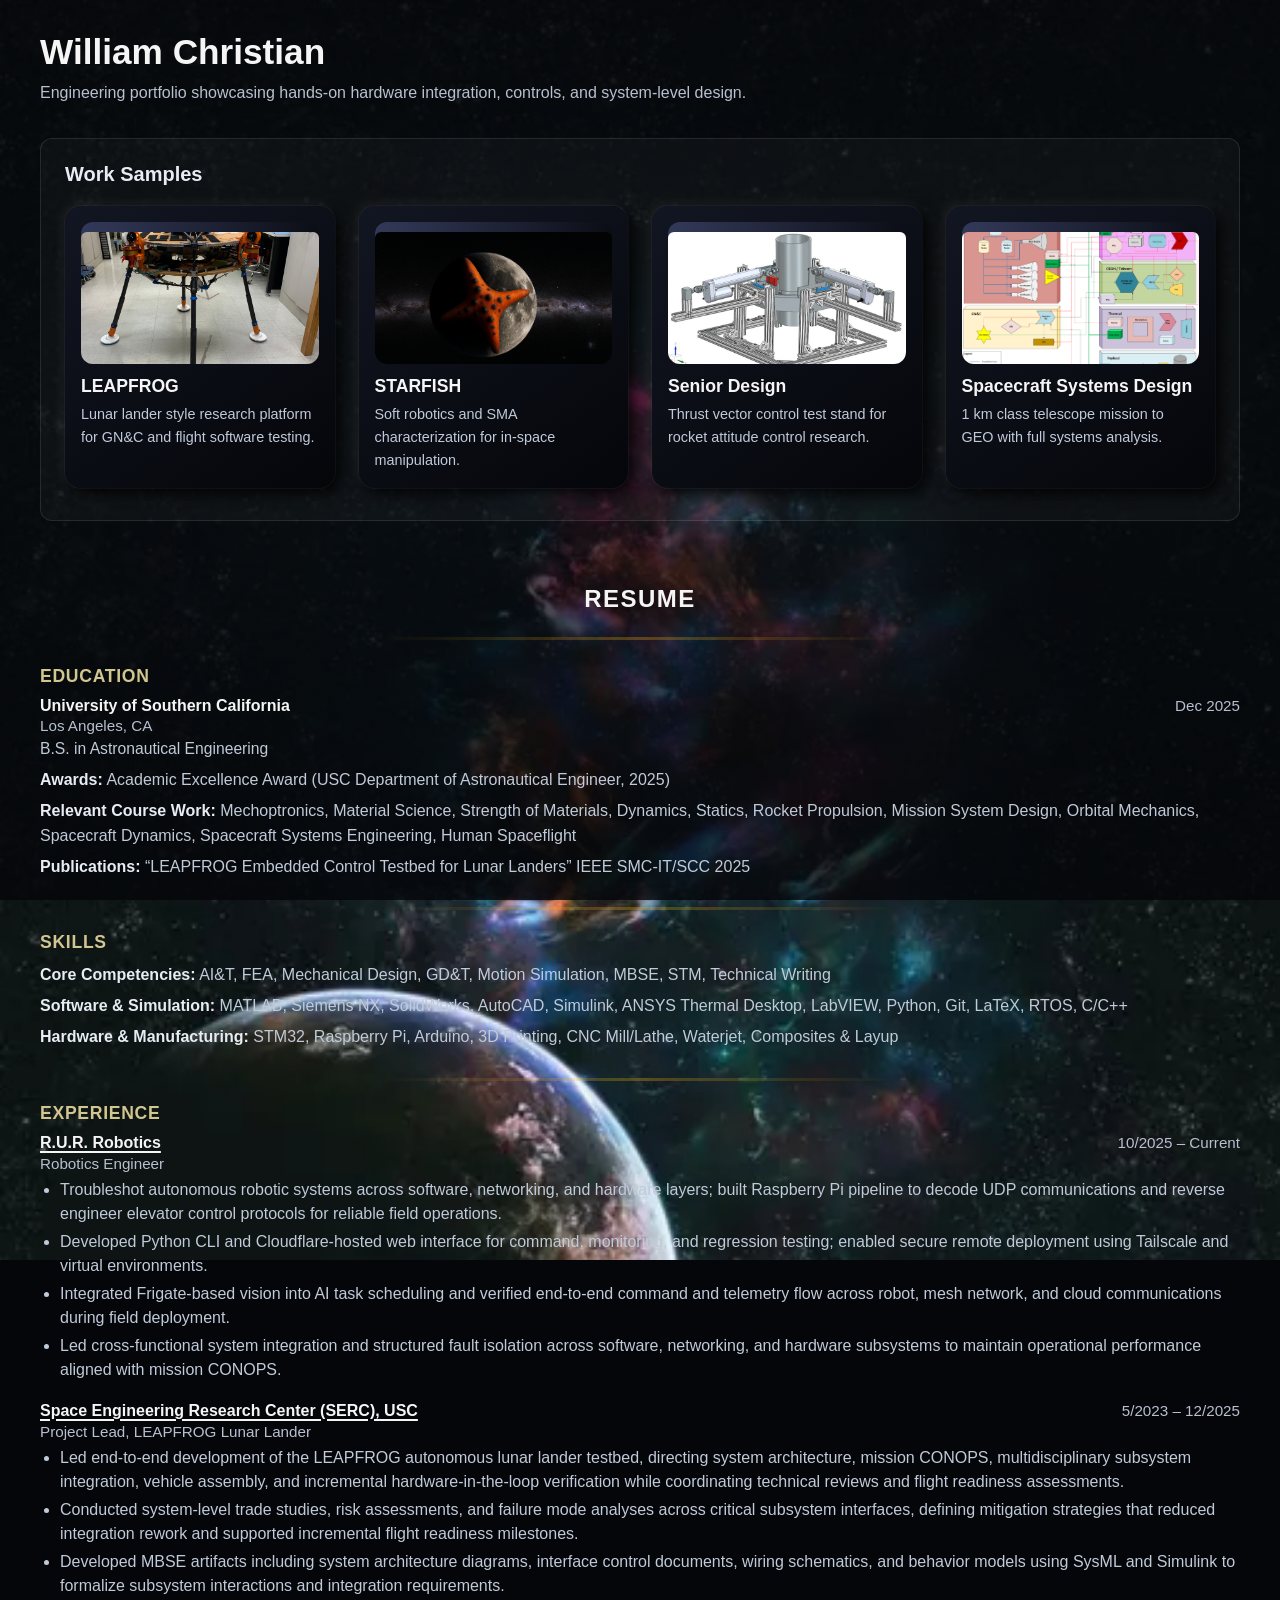
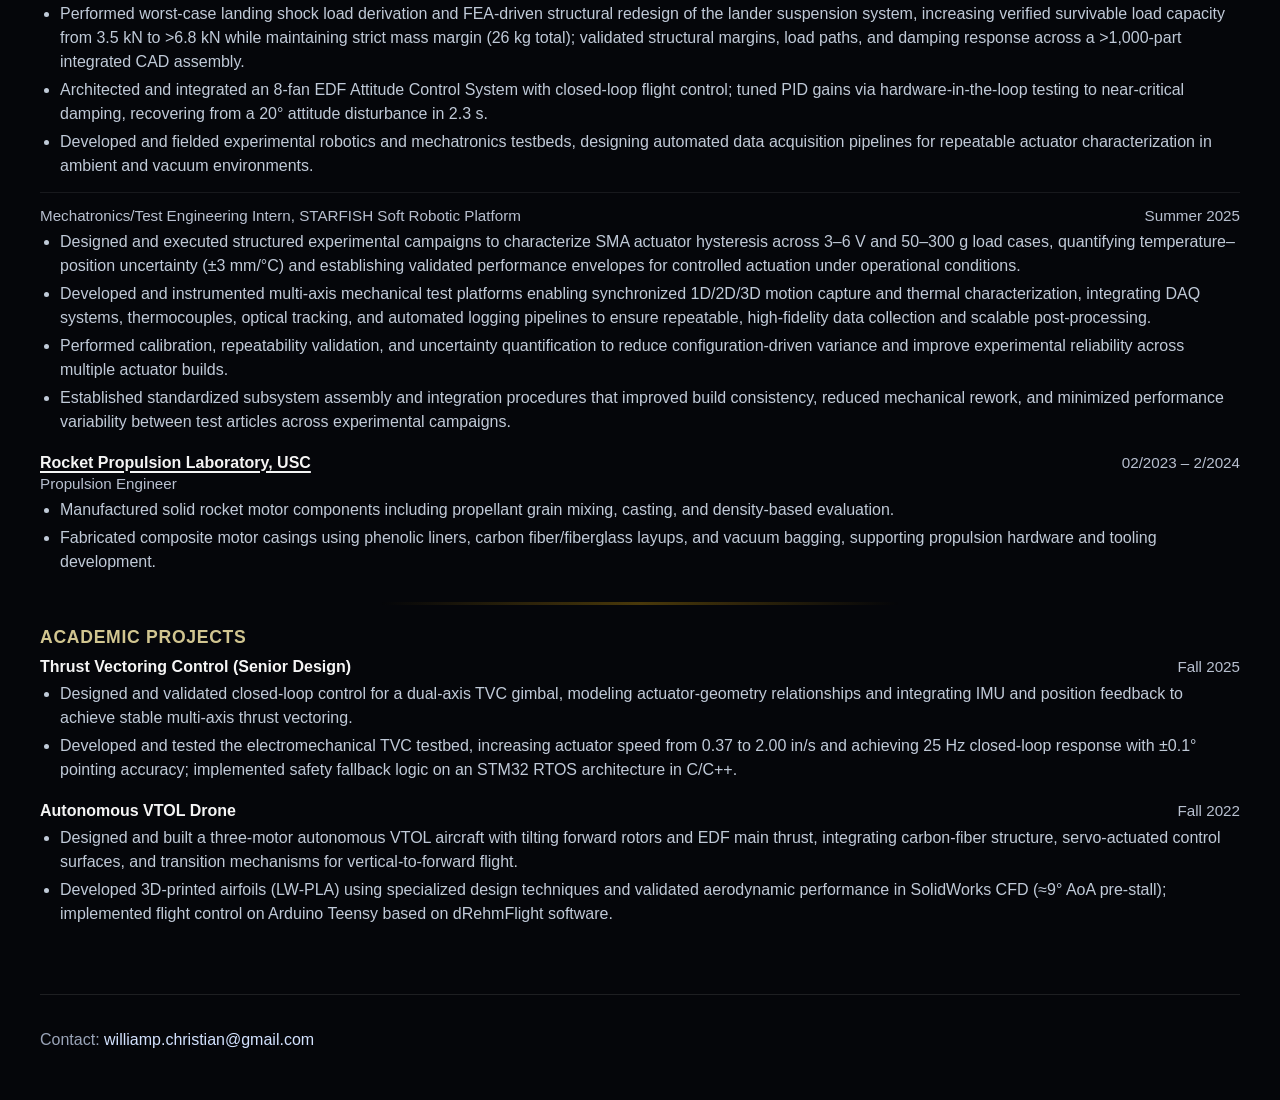
==== index.html @ bea381e6 "content update" ====
<!DOCTYPE html>
<html lang="en">
<head>
    <meta charset="UTF-8">
    <title>Will Christian | Engineering Portfolio</title>
    <meta name="viewport" content="width=device-width, initial-scale=1">
    <link rel="stylesheet" href="style.css">
</head>
<body class="home-page">
    <div class="home-bg" aria-hidden="true"></div>
    <div class="home-overlay" aria-hidden="true"></div>
    <div class="page home-content">
        <header class="site-header">
            <div class="site-title-block">
                <h1>William Christian</h1>
                <p>Engineering portfolio showcasing hands-on hardware integration, controls, and system-level design.</p>
            </div>
        </header>

        <section class="work-samples-section">
            <h2 class="work-samples-title">Work Samples</h2>
            <nav class="project-nav">
                <a class="project-tile" href="leapfrog.html">
                    <div class="project-icon">
                        <img src="images/LEAPFROG/Leapfrog_pic.jpg" alt="LEAPFROG icon">
                    </div>
                    <div class="project-text">
                        <h2>LEAPFROG</h2>
                        <p>Lunar lander style research platform for GN&C and flight software testing.</p>
                    </div>
                </a>

                <a class="project-tile" href="starfish.html">
                    <div class="project-icon">
                        <img src="images/STARFISH/image22.png" alt="STARFISH icon">
                    </div>
                    <div class="project-text">
                        <h2>STARFISH</h2>
                        <p>Soft robotics and SMA characterization for in-space manipulation.</p>
                    </div>
                </a>

                <a class="project-tile" href="senior-design.html">
                    <div class="project-icon">
                        <img src="images/SENIOR_DESIGN/image43.jpeg" alt="Senior Design icon">
                    </div>
                    <div class="project-text">
                        <h2>Senior Design</h2>
                        <p>Thrust vector control test stand for rocket attitude control research.</p>
                    </div>
                </a>

                <a class="project-tile" href="spacecraft-systems.html">
                    <div class="project-icon">
                        <img src="images/SYSTEMS_DESIGN/image68.png" alt="Spacecraft Systems icon">
                    </div>
                    <div class="project-text">
                        <h2>Spacecraft Systems Design</h2>
                        <p>1 km class telescope mission to GEO with full systems analysis.</p>
                    </div>
                </a>
            </nav>
        </section>

        <section class="resume-section content">
        <div class="resume-header">
            <h2 class="resume-main-title">Resume</h2>
        </div>
        <hr class="resume-divider resume-divider-tight">

        <div class="resume-block">
            <h3 class="resume-section-title">Education</h3>
            <div class="resume-item">
                <div class="resume-item-header">
                    <div class="resume-item-left">
                        <div class="resume-item-title">University of Southern California</div>
                        <div class="resume-item-org">Los Angeles, CA</div>
                    </div>
                    <div class="resume-item-date">Dec 2025</div>
                </div>
                <div class="resume-item-subtitle">B.S. in Astronautical Engineering</div>
                <div class="resume-lines">
                    <div><span class="resume-label">Awards:</span> Academic Excellence Award (USC Department of Astronautical Engineer, 2025)</div>
                    <div><span class="resume-label">Relevant Course Work:</span> Mechoptronics, Material Science, Strength of Materials, Dynamics, Statics, Rocket Propulsion, Mission System Design, Orbital Mechanics, Spacecraft Dynamics, Spacecraft Systems Engineering, Human Spaceflight</div>
                    <div><span class="resume-label">Publications:</span> “LEAPFROG Embedded Control Testbed for Lunar Landers” IEEE SMC-IT/SCC 2025</div>
                </div>
            </div>
        </div>

        <hr class="resume-divider">
        <div class="resume-block">
            <h3 class="resume-section-title">Skills</h3>
            <div class="resume-lines">
                <div><span class="resume-label">Core Competencies:</span> AI&amp;T, FEA, Mechanical Design, GD&amp;T, Motion Simulation, MBSE, STM, Technical Writing</div>
                <div><span class="resume-label">Software &amp; Simulation:</span> MATLAB, Siemens NX, SolidWorks, AutoCAD, Simulink, ANSYS Thermal Desktop, LabVIEW, Python, Git, LaTeX, RTOS, C/C++</div>
                <div><span class="resume-label">Hardware &amp; Manufacturing:</span> STM32, Raspberry Pi, Arduino, 3D Printing, CNC Mill/Lathe, Waterjet, Composites &amp; Layup</div>
            </div>
        </div>

        <hr class="resume-divider">
        <div class="resume-block">
            <h3 class="resume-section-title">Experience</h3>

            <div class="resume-item">
                <div class="resume-item-header">
                    <div class="resume-item-left">
                        <div class="resume-item-title resume-company">R.U.R. Robotics</div>
                        <div class="resume-item-org">Robotics Engineer</div>
                    </div>
                    <div class="resume-item-date">10/2025 – Current</div>
                </div>
                <ul class="resume-bullets">
                    <li>Troubleshot autonomous robotic systems across software, networking, and hardware layers; built Raspberry Pi pipeline to decode UDP communications and reverse engineer elevator control protocols for reliable field operations.</li>
                    <li>Developed Python CLI and Cloudflare-hosted web interface for command, monitoring, and regression testing; enabled secure remote deployment using Tailscale and virtual environments.</li>
                    <li>Integrated Frigate-based vision into AI task scheduling and verified end-to-end command and telemetry flow across robot, mesh network, and cloud communications during field deployment.</li>
                    <li>Led cross-functional system integration and structured fault isolation across software, networking, and hardware subsystems to maintain operational performance aligned with mission CONOPS.</li>
                </ul>
            </div>

            <div class="resume-item">
                <div class="resume-item-header">
                    <div class="resume-item-left">
                        <div class="resume-item-title resume-company">Space Engineering Research Center (SERC), USC</div>
                        <div class="resume-item-org">Project Lead, LEAPFROG Lunar Lander</div>
                    </div>
                    <div class="resume-item-date">5/2023 – 12/2025</div>
                </div>
                <ul class="resume-bullets">
                    <li>Led end-to-end development of the LEAPFROG autonomous lunar lander testbed, directing system architecture, mission CONOPS, multidisciplinary subsystem integration, vehicle assembly, and incremental hardware-in-the-loop verification while coordinating technical reviews and flight readiness assessments.</li>
                    <li>Conducted system-level trade studies, risk assessments, and failure mode analyses across critical subsystem interfaces, defining mitigation strategies that reduced integration rework and supported incremental flight readiness milestones.</li>
                    <li>Developed MBSE artifacts including system architecture diagrams, interface control documents, wiring schematics, and behavior models using SysML and Simulink to formalize subsystem interactions and integration requirements.</li>
                    <li>Performed worst-case landing shock load derivation and FEA-driven structural redesign of the lander suspension system, increasing verified survivable load capacity from 3.5 kN to &gt;6.8 kN while maintaining strict mass margin (26 kg total); validated structural margins, load paths, and damping response across a &gt;1,000-part integrated CAD assembly.</li>
                    <li>Architected and integrated an 8-fan EDF Attitude Control System with closed-loop flight control; tuned PID gains via hardware-in-the-loop testing to near-critical damping, recovering from a 20° attitude disturbance in 2.3 s.</li>
                    <li>Developed and fielded experimental robotics and mechatronics testbeds, designing automated data acquisition pipelines for repeatable actuator characterization in ambient and vacuum environments.</li>
                </ul>
                <div class="resume-subrole">
                    <div class="resume-subrole-header">
                        <div class="resume-item-org">Mechatronics/Test Engineering Intern, STARFISH Soft Robotic Platform</div>
                        <div class="resume-item-date">Summer 2025</div>
                    </div>
                    <ul class="resume-bullets">
                        <li>Designed and executed structured experimental campaigns to characterize SMA actuator hysteresis across 3–6 V and 50–300 g load cases, quantifying temperature–position uncertainty (±3 mm/°C) and establishing validated performance envelopes for controlled actuation under operational conditions.</li>
                        <li>Developed and instrumented multi-axis mechanical test platforms enabling synchronized 1D/2D/3D motion capture and thermal characterization, integrating DAQ systems, thermocouples, optical tracking, and automated logging pipelines to ensure repeatable, high-fidelity data collection and scalable post-processing.</li>
                        <li>Performed calibration, repeatability validation, and uncertainty quantification to reduce configuration-driven variance and improve experimental reliability across multiple actuator builds.</li>
                        <li>Established standardized subsystem assembly and integration procedures that improved build consistency, reduced mechanical rework, and minimized performance variability between test articles across experimental campaigns.</li>
                    </ul>
                </div>
            </div>

            <div class="resume-item">
                <div class="resume-item-header">
                    <div class="resume-item-left">
                        <div class="resume-item-title resume-company">Rocket Propulsion Laboratory, USC</div>
                        <div class="resume-item-org">Propulsion Engineer</div>
                    </div>
                    <div class="resume-item-date">02/2023 – 2/2024</div>
                </div>
                <ul class="resume-bullets">
                    <li>Manufactured solid rocket motor components including propellant grain mixing, casting, and density-based evaluation.</li>
                    <li>Fabricated composite motor casings using phenolic liners, carbon fiber/fiberglass layups, and vacuum bagging, supporting propulsion hardware and tooling development.</li>
                </ul>
            </div>
        </div>

        <hr class="resume-divider">
        <div class="resume-block">
            <h3 class="resume-section-title">Academic Projects</h3>

            <div class="resume-item">
                <div class="resume-item-header">
                    <div class="resume-item-left">
                        <div class="resume-item-title">Thrust Vectoring Control (Senior Design)</div>
                    </div>
                    <div class="resume-item-date">Fall 2025</div>
                </div>
                <ul class="resume-bullets">
                    <li>Designed and validated closed-loop control for a dual-axis TVC gimbal, modeling actuator-geometry relationships and integrating IMU and position feedback to achieve stable multi-axis thrust vectoring.</li>
                    <li>Developed and tested the electromechanical TVC testbed, increasing actuator speed from 0.37 to 2.00 in/s and achieving 25 Hz closed-loop response with ±0.1° pointing accuracy; implemented safety fallback logic on an STM32 RTOS architecture in C/C++.</li>
                </ul>
            </div>

            <div class="resume-item">
                <div class="resume-item-header">
                    <div class="resume-item-left">
                        <div class="resume-item-title">Autonomous VTOL Drone</div>
                    </div>
                    <div class="resume-item-date">Fall 2022</div>
                </div>
                <ul class="resume-bullets">
                    <li>Designed and built a three-motor autonomous VTOL aircraft with tilting forward rotors and EDF main thrust, integrating carbon-fiber structure, servo-actuated control surfaces, and transition mechanisms for vertical-to-forward flight.</li>
                    <li>Developed 3D-printed airfoils (LW-PLA) using specialized design techniques and validated aerodynamic performance in SolidWorks CFD (≈9° AoA pre-stall); implemented flight control on Arduino Teensy based on dRehmFlight software.</li>
                </ul>
            </div>
        </div>
        </section>

        <footer>
            <p>Contact: <a href="mailto:williamp.christian@gmail.com">williamp.christian@gmail.com</a></p>
        </footer>
    </div>

    <script>
        (function () {
            var bg = document.querySelector('.home-bg');
            if (!bg) return;

            function updateHomeBg() {
                var y = window.scrollY || window.pageYOffset || 0;
                var speed = 0.18;
                bg.style.transform = 'translate3d(0,' + (-y * speed) + 'px,0)';
            }

            window.addEventListener('scroll', updateHomeBg, { passive: true });
            window.addEventListener('resize', updateHomeBg);
            updateHomeBg();
        })();
    </script>
</body>
</html>
---- style.css ----
body {
    font-family: Arial, sans-serif;
    margin: 0;
    background-color: #05060a;
    color: #f5f5f5;
}

/* Home page background with parallax */
.home-page {
    position: relative;
}

.home-bg {
    position: fixed;
    inset: 0;
    height: 140vh;
    background-image: url("main_background.jpg");
    background-size: cover;
    background-position: center top;
    background-repeat: no-repeat;
    will-change: transform;
    transform: translate3d(0, 0, 0) scale(1.2);
    transform-origin: center top;
    z-index: 0;
}

.home-overlay {
    position: fixed;
    inset: 0;
    background: linear-gradient(
        to bottom,
        rgba(5, 6, 10, 0.78) 0%,
        rgba(5, 6, 10, 0.62) 45%,
        rgba(5, 6, 10, 0.82) 100%
    );
    z-index: 1;
    pointer-events: none;
}

.home-content {
    position: relative;
    z-index: 2;
}

/* Centered content column with flexible side gutters */
.page {
    --page-pad: 40px;
    max-width: 1200px;
    margin: 0 auto;
    padding-left: var(--page-pad);
    padding-right: var(--page-pad);
    position: relative;
    z-index: 2;
}

.page .content {
    padding-left: 0;
    padding-right: 0;
}

.site-header {
    padding: 32px 0 16px;
}

.site-title-block h1 {
    margin: 0;
    font-size: 2.2rem;
}

.site-title-block p {
    margin-top: 8px;
    max-width: 720px;
    color: #b8c0d0;
}

/* Titles */
.resume-header {
    display: flex;
    align-items: baseline;
    gap: 16px;
    flex-wrap: wrap;
    margin-bottom: 24px;
    justify-content: center;
}

.resume-section {
    padding-top: 8px;
    padding-bottom: 40px;
}

.resume-section h2 {
    margin: 0;
    font-size: 1.5rem;
    color: #f5f5f5;
}

.resume-main-title {
    font-size: 1.9rem;
    font-weight: 800;
    letter-spacing: 0.06em;
    text-transform: uppercase;
}

.project-title-stack {
    display: block;
    text-align: center;
}

.project-subtitle {
    margin-top: 10px;
    color: #c0cad8;
    font-size: 1.05rem;
    font-weight: 500;
    letter-spacing: 0.02em;
    text-transform: none;
    max-width: 900px;
    margin-left: auto;
    margin-right: auto;
}

.project-intro {
    text-align: center;
    margin-left: auto;
    margin-right: auto;
}

/* Dividers */
.resume-divider {
    height: 3px;
    border: 0;
    margin: 22px 0;
    background: linear-gradient(
        to right,
        rgba(255, 255, 255, 0),
        rgba(247, 184, 12, 0.288),
        rgba(255, 255, 255, 0)
    );
}

.resume-divider-tight {
    margin-top: 10px;
    margin-bottom: 26px;
}

.resume-section > .resume-divider {
    max-width: 520px;
    margin-left: auto;
    margin-right: auto;
}

/* Resume subsection titles (Education, Skills, Experience, Academic Projects) */
.resume-section h3.resume-section-title {
    margin: 0 0 10px;
    font-size: 1.1rem;
    font-weight: 700;
    letter-spacing: 0.04em;
    text-transform: uppercase;
    color: #d1c590; /* customize */
    font-family: inherit;
    font-style: normal;
}

/* Resume entries: left content + right-aligned dates */
.resume-block {
    margin-bottom: 28px;
}

.resume-item {
    margin-bottom: 20px;
}

.resume-item-header {
    display: grid;
    grid-template-columns: minmax(0, 1fr) auto;
    gap: 12px;
    align-items: baseline;
}

.resume-item-left {
    min-width: 0;
}

.resume-item-title {
    font-weight: 600;
    color: #f5f5f5;
}

.resume-company {
    text-decoration: underline;
    text-decoration-thickness: 2px;
    text-underline-offset: 3px;
    margin-bottom: 3px;
}

.resume-item-org,
.resume-item-date {
    color: #b8c0d0;
    font-size: 0.95rem;
}

.resume-item-org {
    margin-top: 2px;
}

.resume-item-date {
    white-space: nowrap;
    text-align: right;
}

.resume-item-subtitle {
    margin-top: 6px;
    color: #c0cad8;
    font-size: 0.98rem;
}

.resume-lines {
    margin-top: 10px;
    color: #c0cad8;
    line-height: 1.55;
    display: grid;
    gap: 6px;
}

.resume-label {
    color: #e8ecf4;
    font-weight: 600;
}

.resume-bullets {
    margin: 6px 0 0;
    padding-left: 1.25em;
    color: #c0cad8;
    line-height: 1.5;
}

.resume-bullets li {
    margin-bottom: 4px;
}

.resume-subrole {
    margin-top: 14px;
    padding-top: 12px;
    border-top: 1px solid rgba(255, 255, 255, 0.08);
}

.resume-subrole-header {
    display: grid;
    grid-template-columns: minmax(0, 1fr) auto;
    gap: 12px;
    align-items: baseline;
    margin-bottom: 6px;
}

/* Work Samples box */
.work-samples-section {
    margin: 0 0 40px;
    padding: 24px 24px 32px;
    background: rgba(255, 255, 255, 0.03);
    border: 1px solid rgba(255, 255, 255, 0.1);
    border-radius: 12px;
}

.work-samples-title {
    margin: 0 0 20px;
    font-size: 1.25rem;
    font-weight: 600;
    color: #e8ecf4;
}

.project-nav {
    display: grid;
    grid-template-columns: repeat(4, minmax(0, 1fr));
    gap: 24px;
    padding: 0;
}

.project-tile {
    display: flex;
    flex-direction: column;
    align-items: stretch;
    text-decoration: none;
    background: linear-gradient(145deg, #121622, #05060a);
    border-radius: 16px;
    padding: 16px;
    color: inherit;
    box-shadow:
        0 0 0 1px rgba(255, 255, 255, 0.04),
        6px 6px 14px rgba(0, 0, 0, 0.8),
        -4px -4px 12px rgba(255, 255, 255, 0.06);
    transition: transform 0.15s ease-out, box-shadow 0.15s ease-out, background 0.15s ease-out;
}

.project-tile:hover {
    transform: translateY(-4px);
    background: linear-gradient(145deg, #181d2c, #05060a);
    box-shadow:
        0 0 0 1px rgba(255, 255, 255, 0.08),
        10px 12px 24px rgba(0, 0, 0, 0.9),
        -4px -4px 16px rgba(255, 255, 255, 0.08);
}

.project-tile-current {
    pointer-events: none;
    box-shadow:
        0 0 0 2px rgba(100, 160, 255, 0.35),
        6px 6px 14px rgba(0, 0, 0, 0.8);
}

.project-icon {
    width: 100%;
    padding-bottom: 60%;
    position: relative;
    overflow: hidden;
    border-radius: 12px;
    margin-bottom: 12px;
    background: radial-gradient(circle at top left, #333a5a, #05060a);
}

.project-icon img {
    position: absolute;
    inset: 0;
    width: 100%;
    height: 100%;
    object-fit: cover;
}

.project-text h2 {
    margin: 0 0 6px;
    font-size: 1.1rem;
}

.project-text p {
    margin: 0;
    font-size: 0.9rem;
    color: #c0cad8;
}

/* Home button */
.home-link {
    display: inline-flex;
    align-items: center;
    gap: 8px;
    margin-bottom: 12px;
    padding: 8px 12px;
    border-radius: 999px;
    background: rgba(255, 255, 255, 0.06);
    border: 1px solid rgba(255, 255, 255, 0.14);
    color: #d3e2ff;
    text-decoration: none;
    font-size: 0.95rem;
    font-weight: 600;
    letter-spacing: 0.2px;
    transition: background 0.15s ease-out, border-color 0.15s ease-out, transform 0.15s ease-out;
}

.home-link::before {
    content: "⌂";
    font-size: 1.05rem;
    line-height: 1;
    opacity: 0.95;
}

.home-link:hover {
    background: rgba(255, 255, 255, 0.1);
    border-color: rgba(255, 255, 255, 0.22);
    transform: translateY(-1px);
}

/* Main content */
.content {
    padding: 24px 0 40px;
}

.content section {
    margin-bottom: 48px;
}

.content article {
    display: grid;
    grid-template-columns: 1fr minmax(260px, 42%);
    gap: 32px 40px;
    align-items: start;
    margin-bottom: 36px;
}

.content article > * {
    grid-column: 1;
    min-width: 0;
}

.content article > figure {
    grid-column: 2;
    grid-row: 1 / -1;
    margin: 0;
}

.content article > figure img {
    width: 100%;
    height: auto;
    margin: 0;
    display: block;
    border-radius: 8px;
}

/* Simple image groups (single / side-by-side) */
.media-grid {
    display: grid;
    grid-template-columns: 1fr;
    gap: 12px;
}

.media-grid--2 {
    grid-template-columns: repeat(2, minmax(0, 1fr));
}

.media-grid img {
    width: 100%;
    height: auto;
    display: block;
    border-radius: 8px;
}

.content article:not(:has(figure)) {
    grid-template-columns: 1fr;
}

.content h3 {
    margin-top: 0;
    margin-bottom: 8px;
    color: #e8ecf4;
}

p {
    max-width: 800px;
    line-height: 1.6;
}

img {
    margin-top: 10px;
    border-radius: 6px;
}

footer {
    border-top: 1px solid rgba(255, 255, 255, 0.1);
    padding: 16px 0 32px;
    color: #9aa4b8;
}

footer a {
    color: #d3e2ff;
    text-decoration: none;
}

footer a:hover {
    text-decoration: underline;
}

/* LEAPFROG full-page background */
.leapfrog-bg {
    position: fixed;
    inset: 0;
    height: 140vh;
    background-image: url("images/LEAPFROG/leapfrog_BG.png");
    background-size: cover;
    background-position: center top;
    background-repeat: no-repeat;
    will-change: transform;
    transform: translate3d(0, 0, 0) scale(1.15);
    transform-origin: center top;
    z-index: -2;
}

.leapfrog-overlay {
    position: fixed;
    inset: 0;
    background: linear-gradient(
        to bottom,
        rgba(5, 6, 10, 0.75) 0%,
        rgba(5, 6, 10, 0.6) 40%,
        rgba(5, 6, 10, 0.7) 100%
    );
    z-index: -1;
    pointer-events: none;
}

.leapfrog-content {
    position: relative;
    z-index: 2;
    padding: 24px 0 16px;
}

@media (max-width: 960px) {
    .project-nav {
        grid-template-columns: repeat(2, minmax(0, 1fr));
    }
}

@media (max-width: 768px) {
    .content article {
        grid-template-columns: 1fr;
    }

    .content article > figure {
        grid-column: 1;
        grid-row: auto;
    }
}

@media (max-width: 640px) {
    .page {
        --page-pad: 16px;
    }

    .site-header {
        padding: 24px 0 12px;
    }

    .work-samples-section {
        padding: 20px 16px 24px;
    }

    .project-nav {
        grid-template-columns: 1fr;
    }

    .content {
        padding: 16px 0;
    }

    footer {
        padding: 12px 0 24px;
    }
}
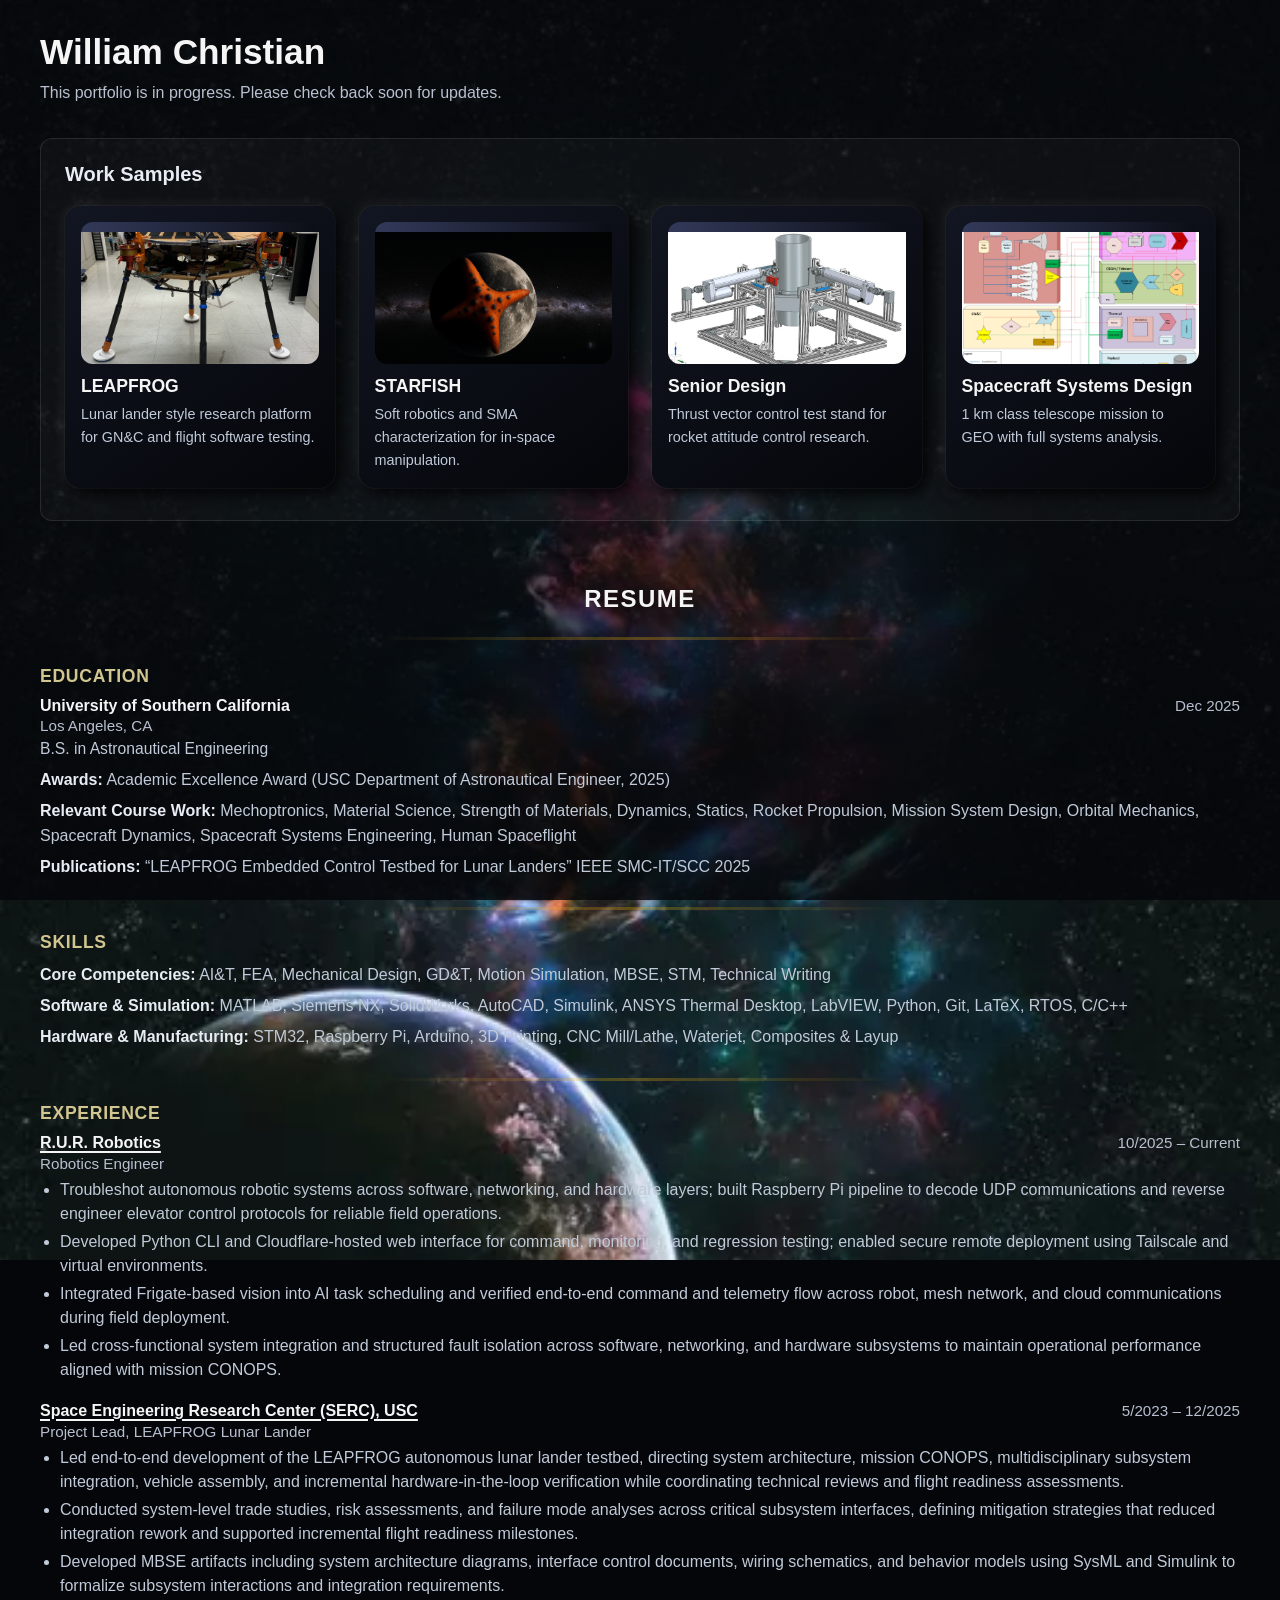
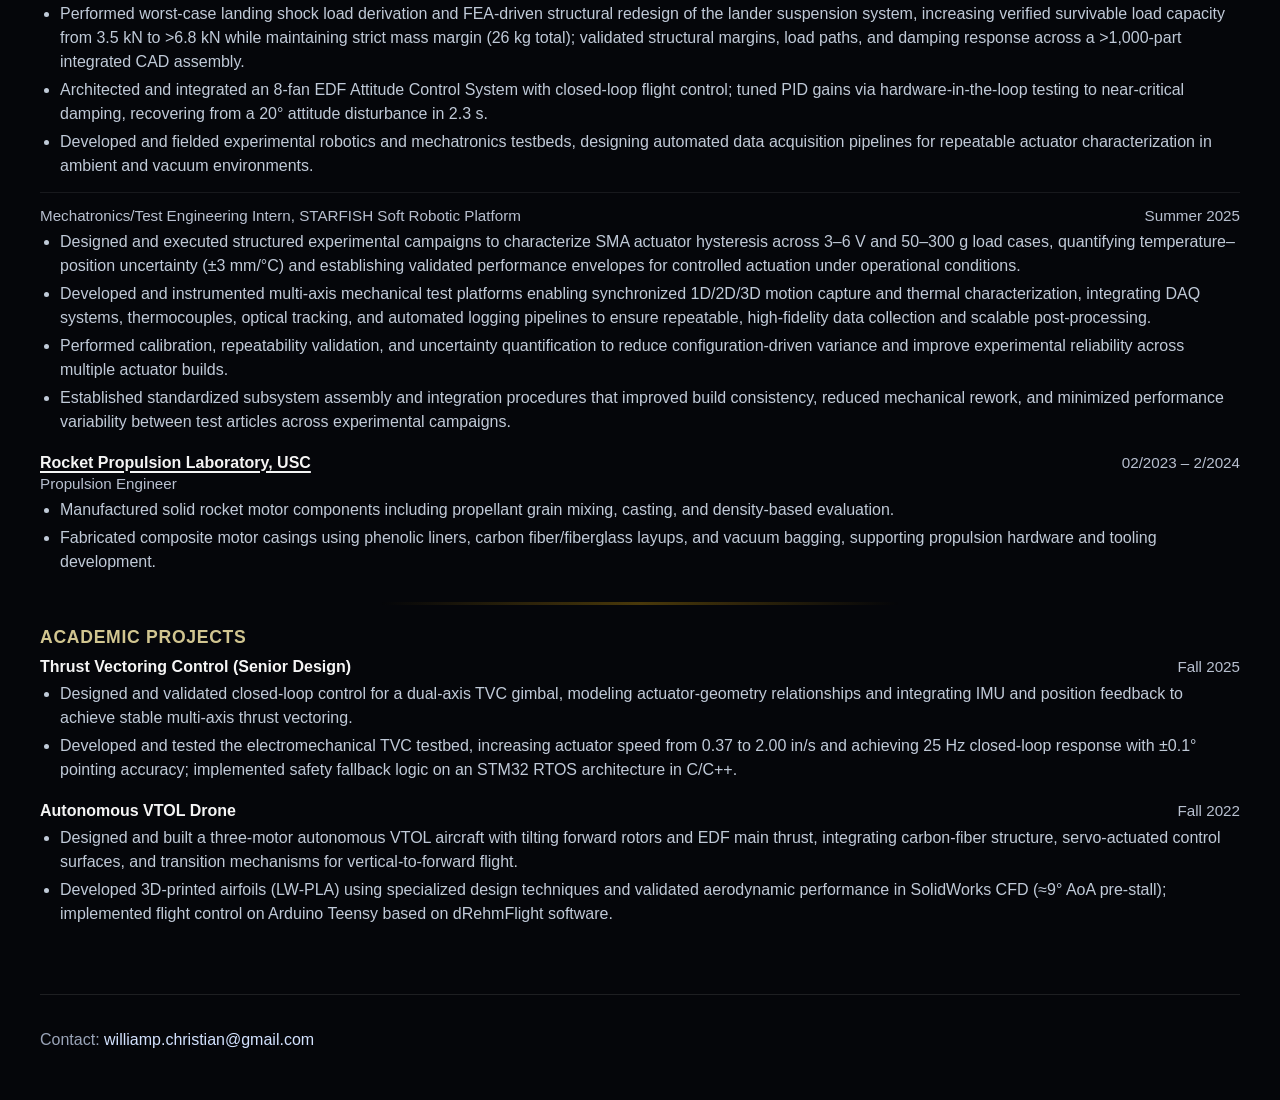
==== commit 649ed5eb: "updates" ====
--- a/index.html
+++ b/index.html
@@ -13,7 +13,7 @@
         <header class="site-header">
             <div class="site-title-block">
                 <h1>William Christian</h1>
-                <p>Engineering portfolio showcasing hands-on hardware integration, controls, and system-level design.</p>
+                <p> This portfolio is in progress. Please check back soon for updates.</p>
             </div>
         </header>
 
--- a/style.css
+++ b/style.css
@@ -375,53 +375,47 @@
     margin-bottom: 48px;
 }
 
+/* Work sample articles: left = text, right = images. One row, no wrap. */
 .content article {
-    display: grid;
-    grid-template-columns: 1fr minmax(260px, 42%);
+    display: flex;
+    flex-wrap: nowrap;
     gap: 32px 40px;
-    align-items: start;
+    align-items: flex-start;
     margin-bottom: 36px;
 }
-
-.content article > * {
-    grid-column: 1;
+.content article > .article-body {
+    flex: 1 1 0;
     min-width: 0;
 }
-
 .content article > figure {
-    grid-column: 2;
-    grid-row: 1 / -1;
+    flex: 0 0 42%;
+    min-width: 260px;
     margin: 0;
 }
-
-.content article > figure img {
+.content article > figure img,
+.content article > figure .media-grid img {
+    max-width: 100%;
     width: 100%;
     height: auto;
+    display: block;
     margin: 0;
-    display: block;
-    border-radius: 8px;
-}
-
-/* Simple image groups (single / side-by-side) */
+    border-radius: 0;
+}
+
+/* Media grids: default single column. */
 .media-grid {
     display: grid;
     grid-template-columns: 1fr;
     gap: 12px;
 }
-
 .media-grid--2 {
-    grid-template-columns: repeat(2, minmax(0, 1fr));
-}
-
+    grid-template-columns: 1fr 1fr;
+    gap: 4px;
+}
 .media-grid img {
     width: 100%;
     height: auto;
-    display: block;
-    border-radius: 8px;
-}
-
-.content article:not(:has(figure)) {
-    grid-template-columns: 1fr;
+    border-radius: 0;
 }
 
 .content h3 {
@@ -437,7 +431,7 @@
 
 img {
     margin-top: 10px;
-    border-radius: 6px;
+    border-radius: 0;
 }
 
 footer {
@@ -495,16 +489,6 @@
     }
 }
 
-@media (max-width: 768px) {
-    .content article {
-        grid-template-columns: 1fr;
-    }
-
-    .content article > figure {
-        grid-column: 1;
-        grid-row: auto;
-    }
-}
 
 @media (max-width: 640px) {
     .page {
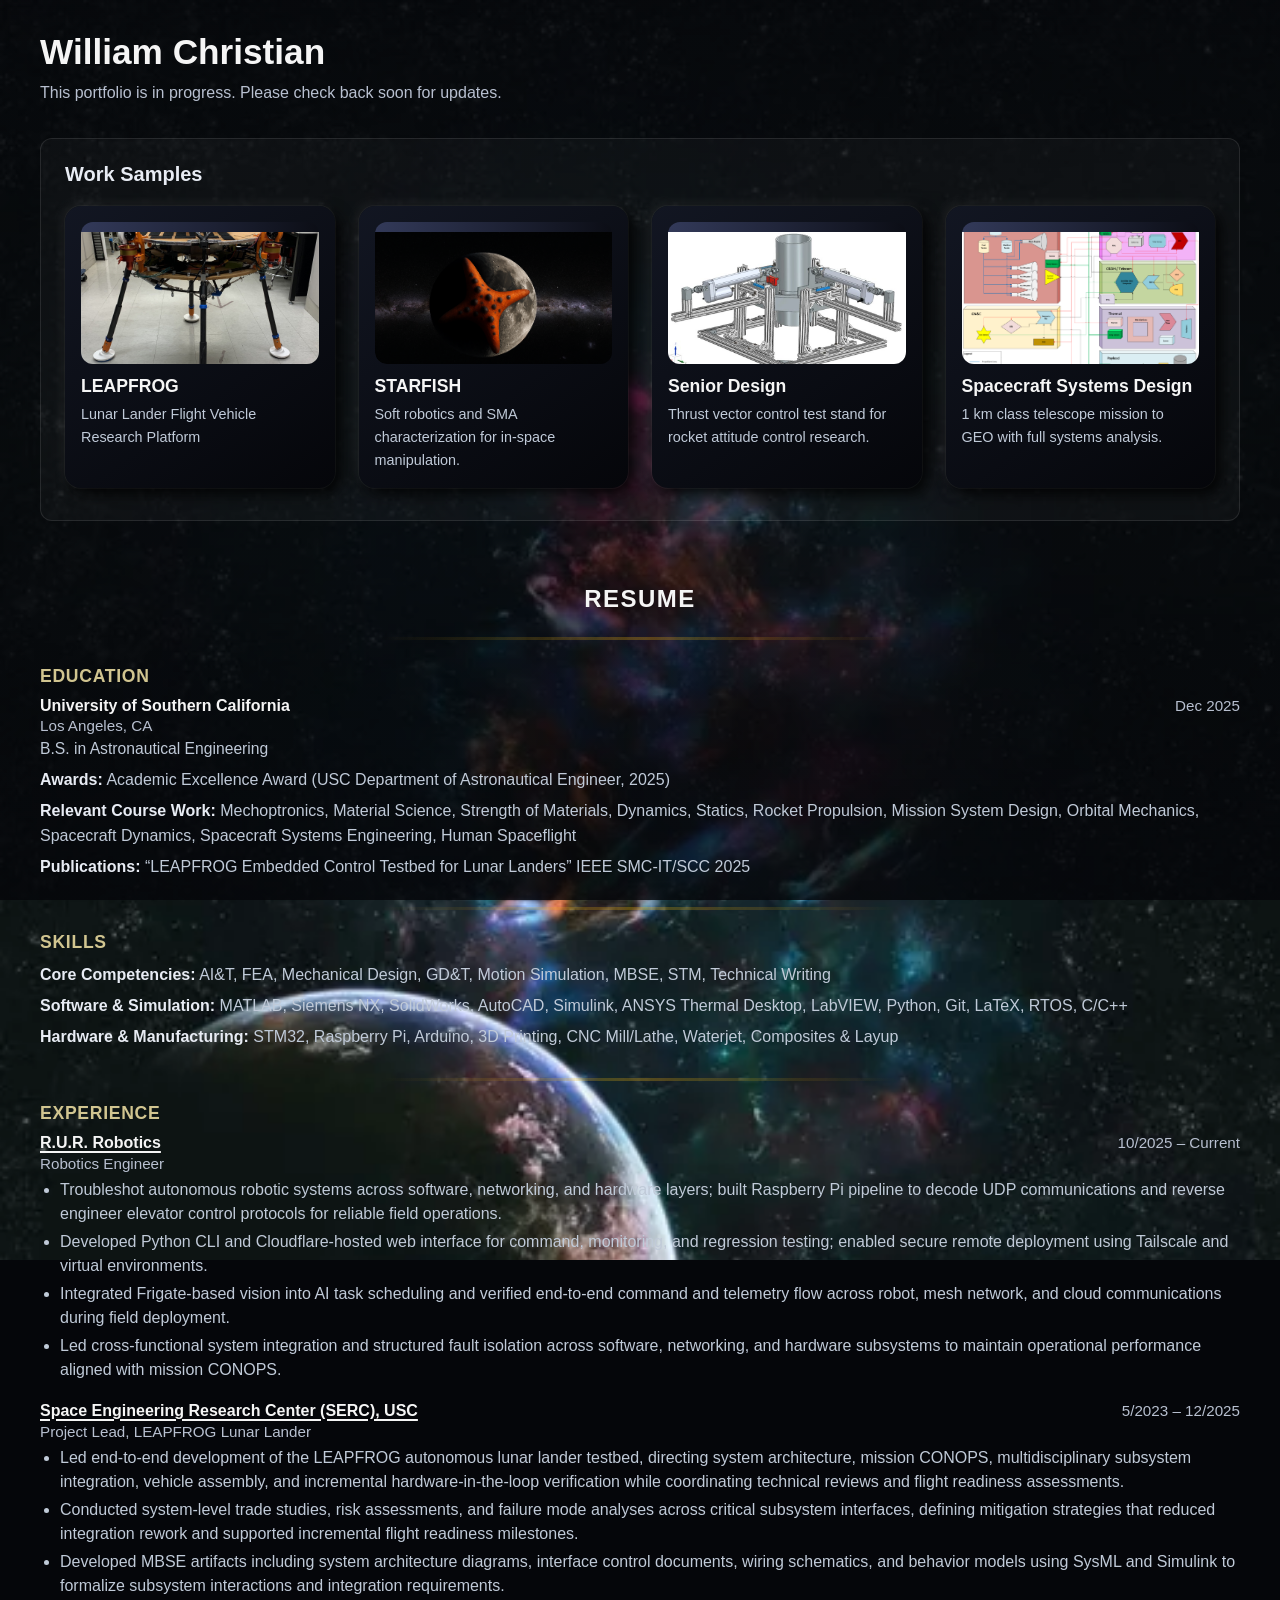
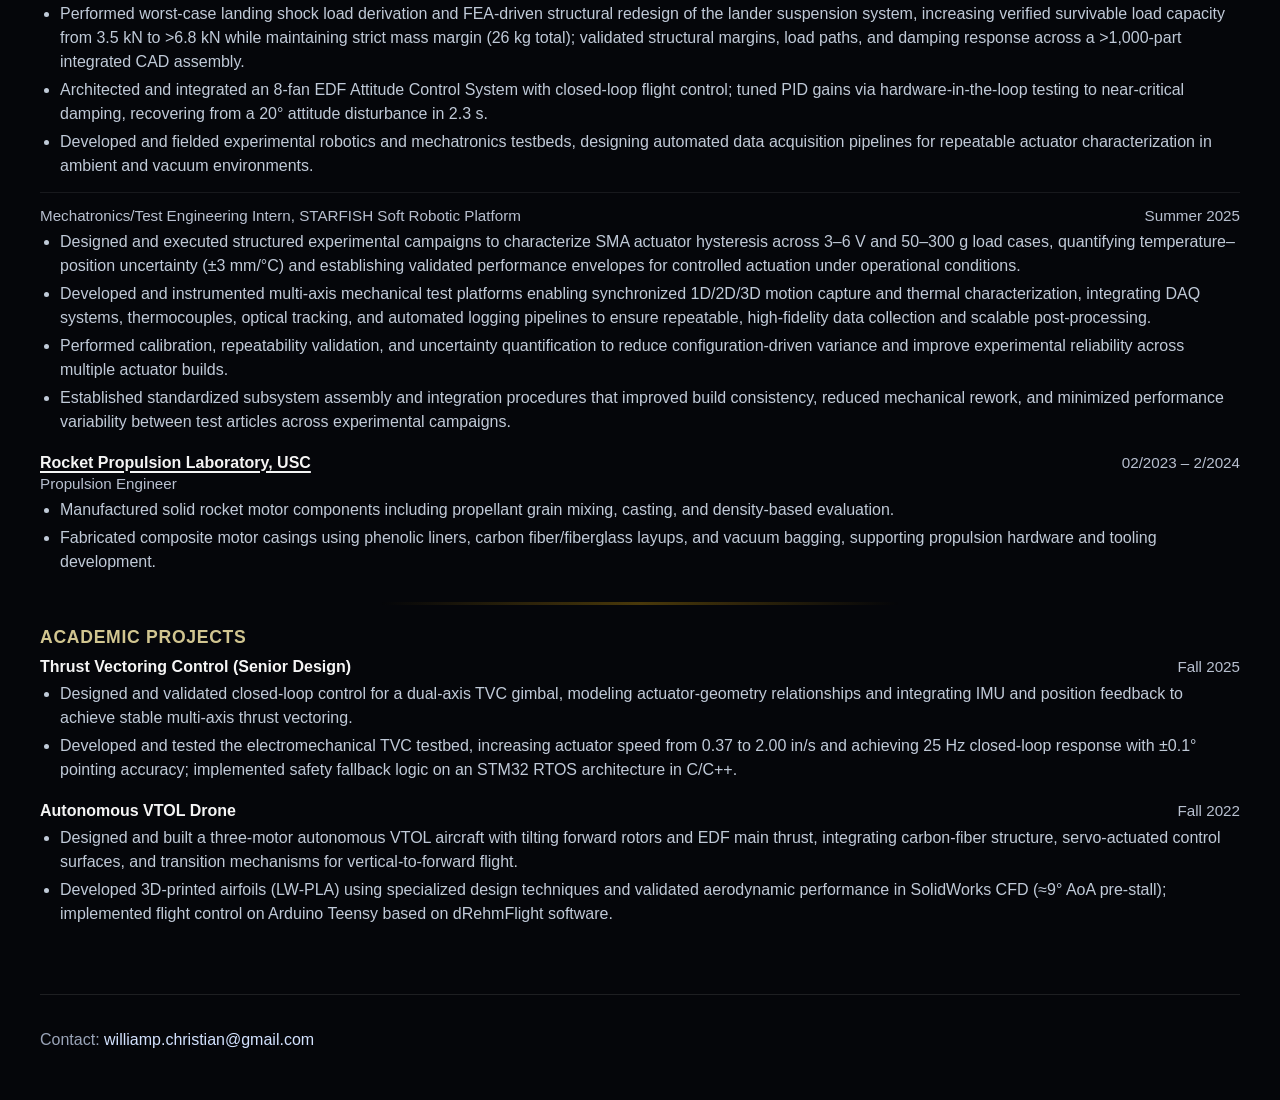
==== commit c19679ac: "up" ====
--- a/index.html
+++ b/index.html
@@ -26,7 +26,7 @@
                     </div>
                     <div class="project-text">
                         <h2>LEAPFROG</h2>
-                        <p>Lunar lander style research platform for GN&C and flight software testing.</p>
+                        <p>Lunar Lander Flight Vehicle Research Platform</p>
                     </div>
                 </a>
 
--- a/style.css
+++ b/style.css
@@ -392,6 +392,22 @@
     min-width: 260px;
     margin: 0;
 }
+/* If you want the right-column image vertically centered in one section,
+   grid is more reliable than flex (no margin-collapsing / baseline quirks). */
+.content article.article--center-figure {
+    display: grid;
+    grid-template-columns: minmax(0, 1fr) minmax(260px, 42%);
+    column-gap: 40px;
+    row-gap: 32px;
+    align-items: start;
+}
+.content article.article--center-figure > .article-body {
+    grid-column: 1;
+}
+.content article.article--center-figure > figure {
+    grid-column: 2;
+    align-self: center;
+}
 .content article > figure img,
 .content article > figure .media-grid img {
     max-width: 100%;
@@ -411,6 +427,9 @@
 .media-grid--2 {
     grid-template-columns: 1fr 1fr;
     gap: 4px;
+}
+.media-grid--2 > .media-grid__span-2 {
+    grid-column: 1 / -1;
 }
 .media-grid img {
     width: 100%;
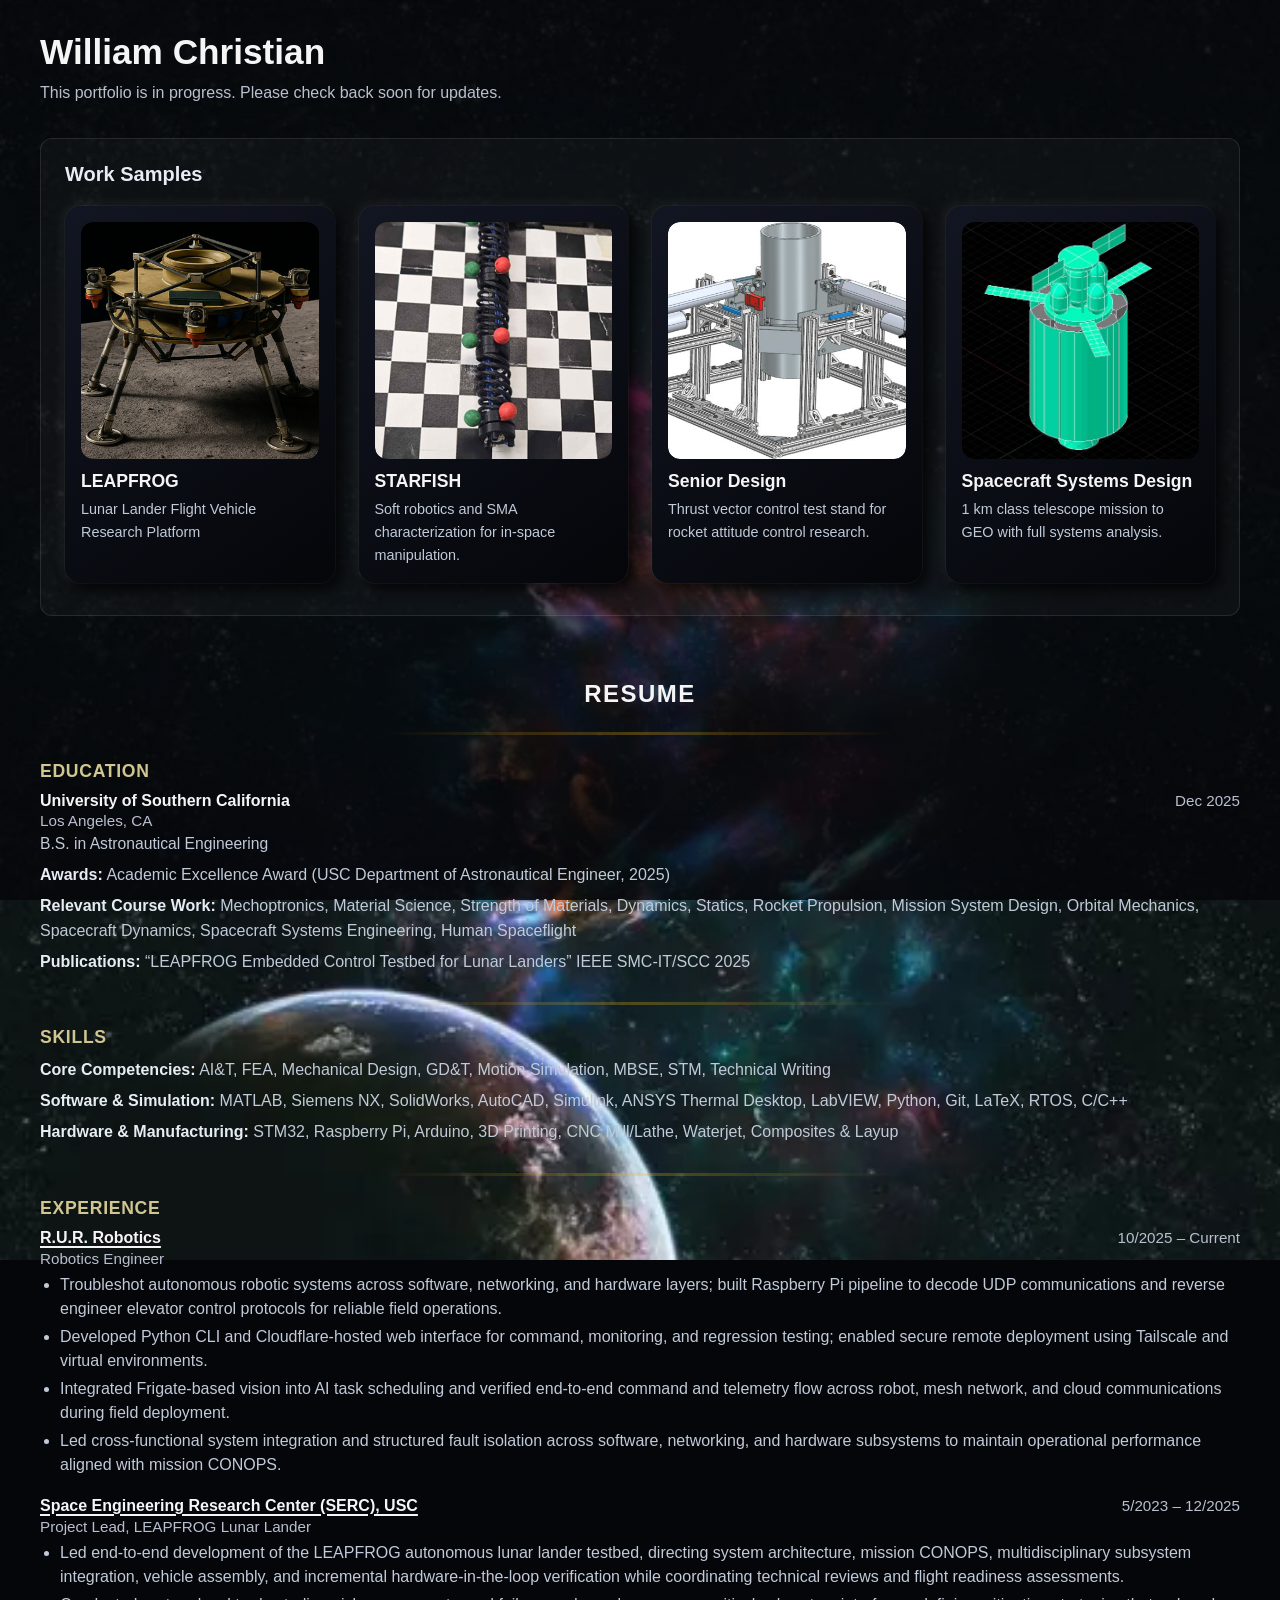
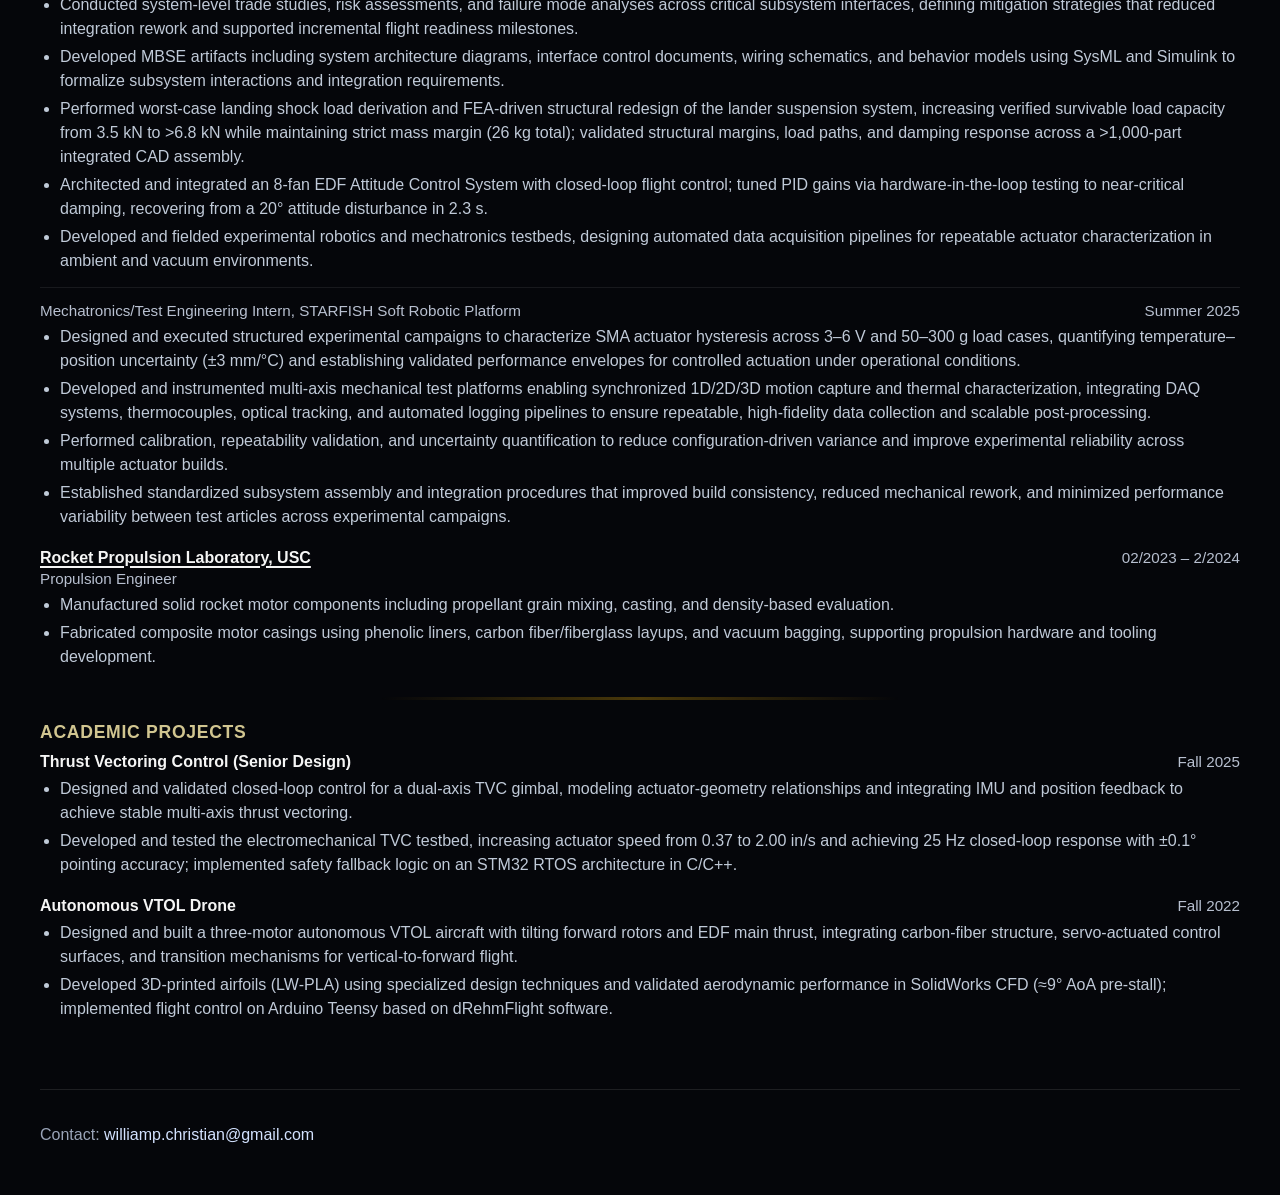
==== commit ccc18663: "update" ====
--- a/index.html
+++ b/index.html
@@ -22,7 +22,7 @@
             <nav class="project-nav">
                 <a class="project-tile" href="leapfrog.html">
                     <div class="project-icon">
-                        <img src="images/LEAPFROG/Leapfrog_pic.jpg" alt="LEAPFROG icon">
+                        <img src="images/LEAPFROG/LEAPFROG_icon.PNG" alt="LEAPFROG icon">
                     </div>
                     <div class="project-text">
                         <h2>LEAPFROG</h2>
@@ -32,7 +32,7 @@
 
                 <a class="project-tile" href="starfish.html">
                     <div class="project-icon">
-                        <img src="images/STARFISH/image22.png" alt="STARFISH icon">
+                        <img src="images/STARFISH/STARFISH_icon.PNG" alt="STARFISH icon">
                     </div>
                     <div class="project-text">
                         <h2>STARFISH</h2>
@@ -42,7 +42,7 @@
 
                 <a class="project-tile" href="senior-design.html">
                     <div class="project-icon">
-                        <img src="images/SENIOR_DESIGN/image43.jpeg" alt="Senior Design icon">
+                        <img src="images/SENIOR_DESIGN/SeniorDesign_icon.PNG" alt="Senior Design icon">
                     </div>
                     <div class="project-text">
                         <h2>Senior Design</h2>
@@ -52,7 +52,7 @@
 
                 <a class="project-tile" href="spacecraft-systems.html">
                     <div class="project-icon">
-                        <img src="images/SYSTEMS_DESIGN/image68.png" alt="Spacecraft Systems icon">
+                        <img src="images/SYSTEMS_DESIGN/SCsystems_icon.PNG" alt="Spacecraft Systems icon">
                     </div>
                     <div class="project-text">
                         <h2>Spacecraft Systems Design</h2>
--- a/style.css
+++ b/style.css
@@ -306,22 +306,25 @@
         6px 6px 14px rgba(0, 0, 0, 0.8);
 }
 
-.project-icon {
+/* Work sample tiles: every icon is the same square with rounded corners. */
+.project-tile .project-icon {
     width: 100%;
-    padding-bottom: 60%;
+    padding-bottom: 100%;
     position: relative;
     overflow: hidden;
     border-radius: 12px;
     margin-bottom: 12px;
-    background: radial-gradient(circle at top left, #333a5a, #05060a);
-}
-
-.project-icon img {
+}
+
+.project-tile .project-icon img {
     position: absolute;
-    inset: 0;
+    top: 0;
+    left: 0;
     width: 100%;
     height: 100%;
     object-fit: cover;
+    border-radius: 12px !important;
+    display: block;
 }
 
 .project-text h2 {
@@ -417,6 +420,11 @@
     margin: 0;
     border-radius: 0;
 }
+.content article > figure.figure--shrink-70 .media-grid {
+    width: 70%;
+    margin-left: auto;
+    margin-right: auto;
+}
 
 /* Media grids: default single column. */
 .media-grid {
@@ -449,7 +457,7 @@
 }
 
 img {
-    margin-top: 10px;
+    margin-top: 0;
     border-radius: 0;
 }
 
@@ -475,7 +483,7 @@
     height: 140vh;
     background-image: url("images/LEAPFROG/leapfrog_BG.png");
     background-size: cover;
-    background-position: center top;
+    background-position: center 15%;
     background-repeat: no-repeat;
     will-change: transform;
     transform: translate3d(0, 0, 0) scale(1.15);
@@ -502,13 +510,139 @@
     padding: 24px 0 16px;
 }
 
+/* STARFISH full-page background (image rotated 90deg), parallax */
+.starfish-bg {
+    position: fixed;
+    width: 140vmax;
+    height: 140vmax;
+    left: 50%;
+    top: 50%;
+    background-image: url("images/STARFISH/STARFISH_bg.png");
+    background-size: cover;
+    background-position: center 65%;
+    background-repeat: no-repeat;
+    filter: brightness(0.6);
+    will-change: transform;
+    transform: translate(-50%, -50%) translate3d(0, 0, 0) rotate(90deg);
+    transform-origin: center center;
+    z-index: -2;
+}
+
+.starfish-overlay {
+    position: fixed;
+    inset: 0;
+    background: linear-gradient(
+        to bottom,
+        rgba(5, 6, 10, 0.75) 0%,
+        rgba(5, 6, 10, 0.6) 40%,
+        rgba(5, 6, 10, 0.7) 100%
+    );
+    z-index: -1;
+    pointer-events: none;
+}
+
+.starfish-content {
+    position: relative;
+    z-index: 2;
+    padding: 24px 0 16px;
+}
+
+/* Senior Design (TVC) full-page background, parallax */
+.senior-design-bg {
+    position: fixed;
+    inset: 0;
+    height: 140vh;
+    background-image: url("images/SENIOR_DESIGN/TVC_bg.jpg");
+    background-size: cover;
+    background-position: center 15%;
+    background-repeat: no-repeat;
+    filter: brightness(0.6);
+    will-change: transform;
+    transform: translate3d(0, 0, 0) scale(1.15);
+    transform-origin: center top;
+    z-index: -2;
+}
+
+.senior-design-overlay {
+    position: fixed;
+    inset: 0;
+    background:
+        /* Left/right edge darkening (primary) */
+        linear-gradient(
+            to right,
+            rgba(0, 0, 0, 0.65) 0%,
+            rgba(0, 0, 0, 0.15) 18%,
+            rgba(0, 0, 0, 0.0) 50%,
+            rgba(0, 0, 0, 0.15) 82%,
+            rgba(0, 0, 0, 0.65) 100%
+        ),
+        /* Vignette (thicker fade around edges) */
+        radial-gradient(
+            ellipse at center,
+            rgba(0, 0, 0, 0.0) 0%,
+            rgba(0, 0, 0, 0.0) 30%,
+            rgba(0, 0, 0, 0.75) 100%
+        ),
+        /* Subtle top/bottom shading (secondary) */
+        linear-gradient(
+            to bottom,
+            rgba(5, 6, 10, 0.75) 0%,
+            rgba(5, 6, 10, 0.6) 40%,
+            rgba(5, 6, 10, 0.7) 100%
+        );
+    z-index: -1;
+    pointer-events: none;
+}
+
+.senior-design-content {
+    position: relative;
+    z-index: 2;
+    padding: 24px 0 16px;
+}
+
+/* Spacecraft Systems Design full-page background (rotated 90deg, 30% dimmer), parallax */
+.systems-bg {
+    position: fixed;
+    width: 140vmax;
+    height: 140vmax;
+    left: 50%;
+    top: 50%;
+    background-image: url("images/SYSTEMS_DESIGN/SYSTEMS_bg.jpg");
+    background-size: cover;
+    background-position: center 65%;
+    background-repeat: no-repeat;
+    filter: brightness(0.7);
+    will-change: transform;
+    transform: translate(-50%, -50%) translate3d(0, 0, 0) rotate(90deg);
+    transform-origin: center center;
+    z-index: -2;
+}
+
+.systems-overlay {
+    position: fixed;
+    inset: 0;
+    background: linear-gradient(
+        to bottom,
+        rgba(5, 6, 10, 0.75) 0%,
+        rgba(5, 6, 10, 0.6) 40%,
+        rgba(5, 6, 10, 0.7) 100%
+    );
+    z-index: -1;
+    pointer-events: none;
+}
+
+.systems-content {
+    position: relative;
+    z-index: 2;
+    padding: 24px 0 16px;
+}
+
 @media (max-width: 960px) {
     .project-nav {
         grid-template-columns: repeat(2, minmax(0, 1fr));
     }
 }
 
-
 @media (max-width: 640px) {
     .page {
         --page-pad: 16px;
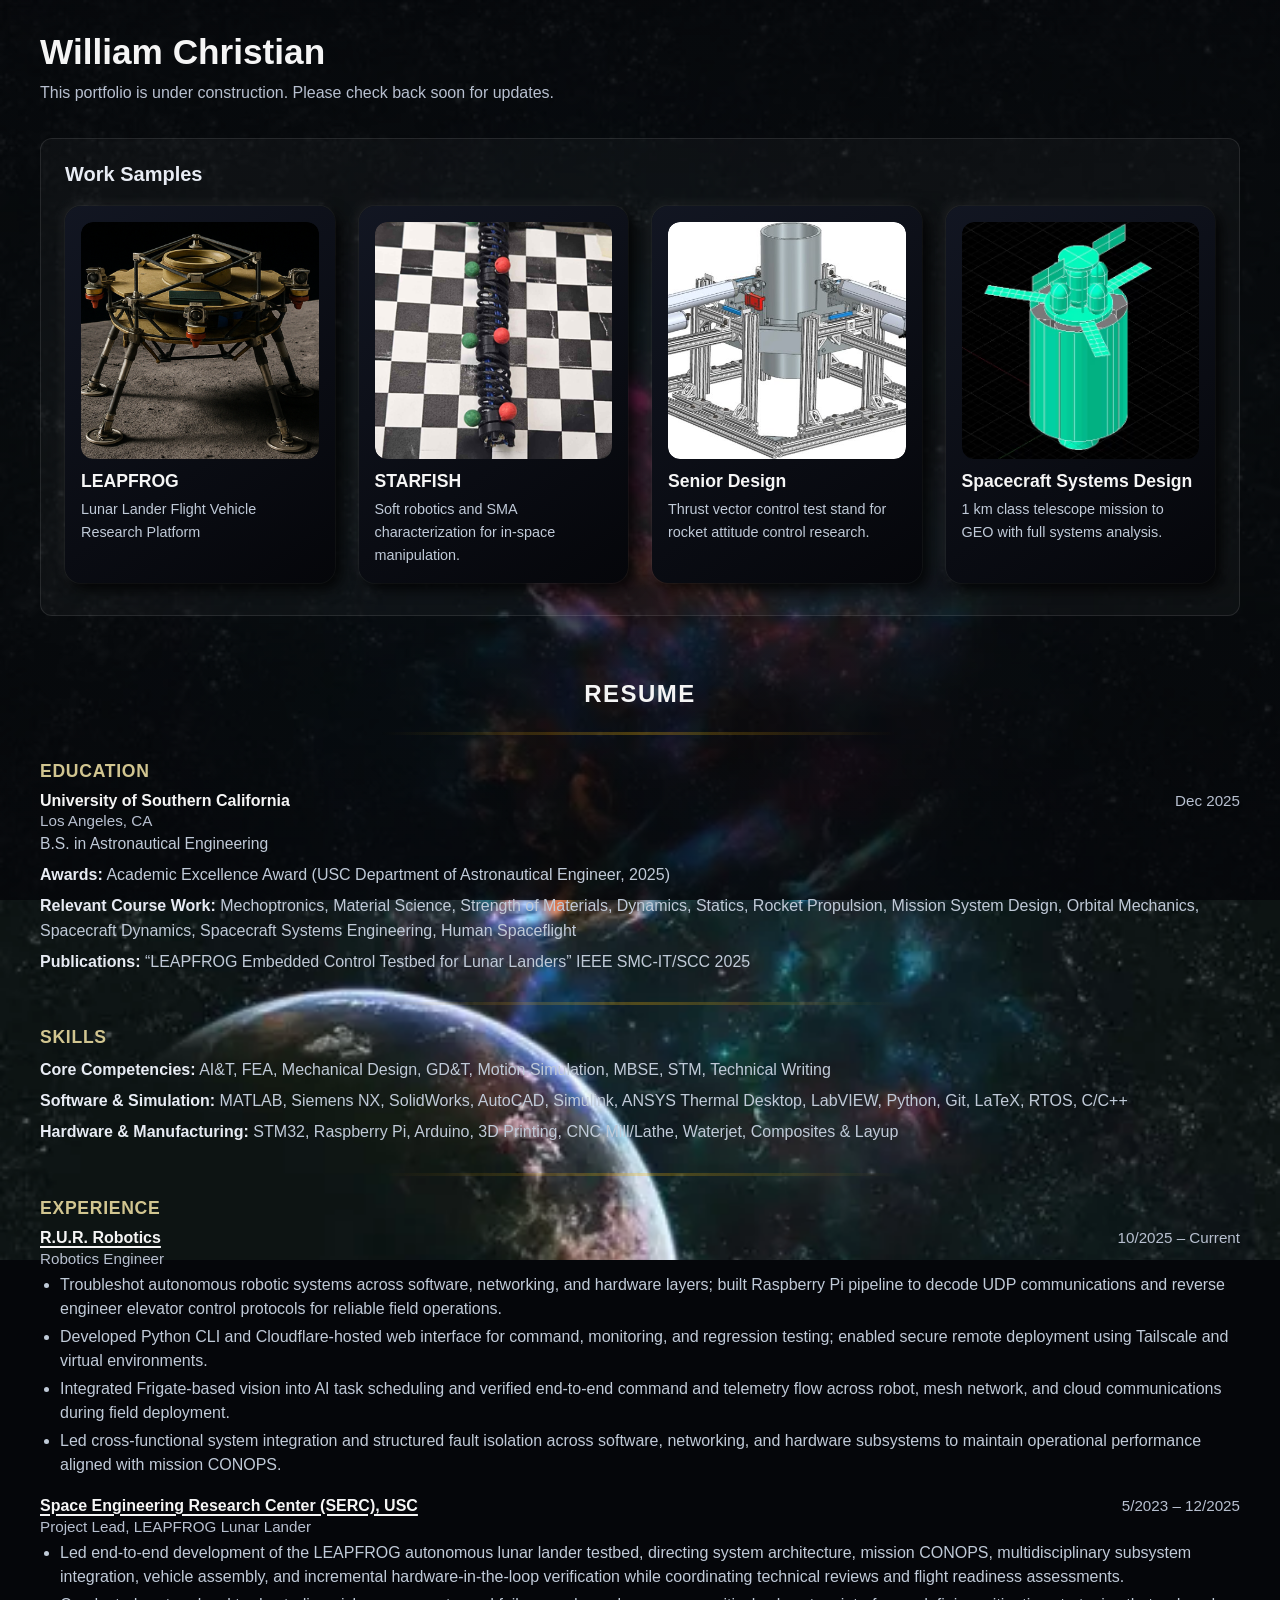
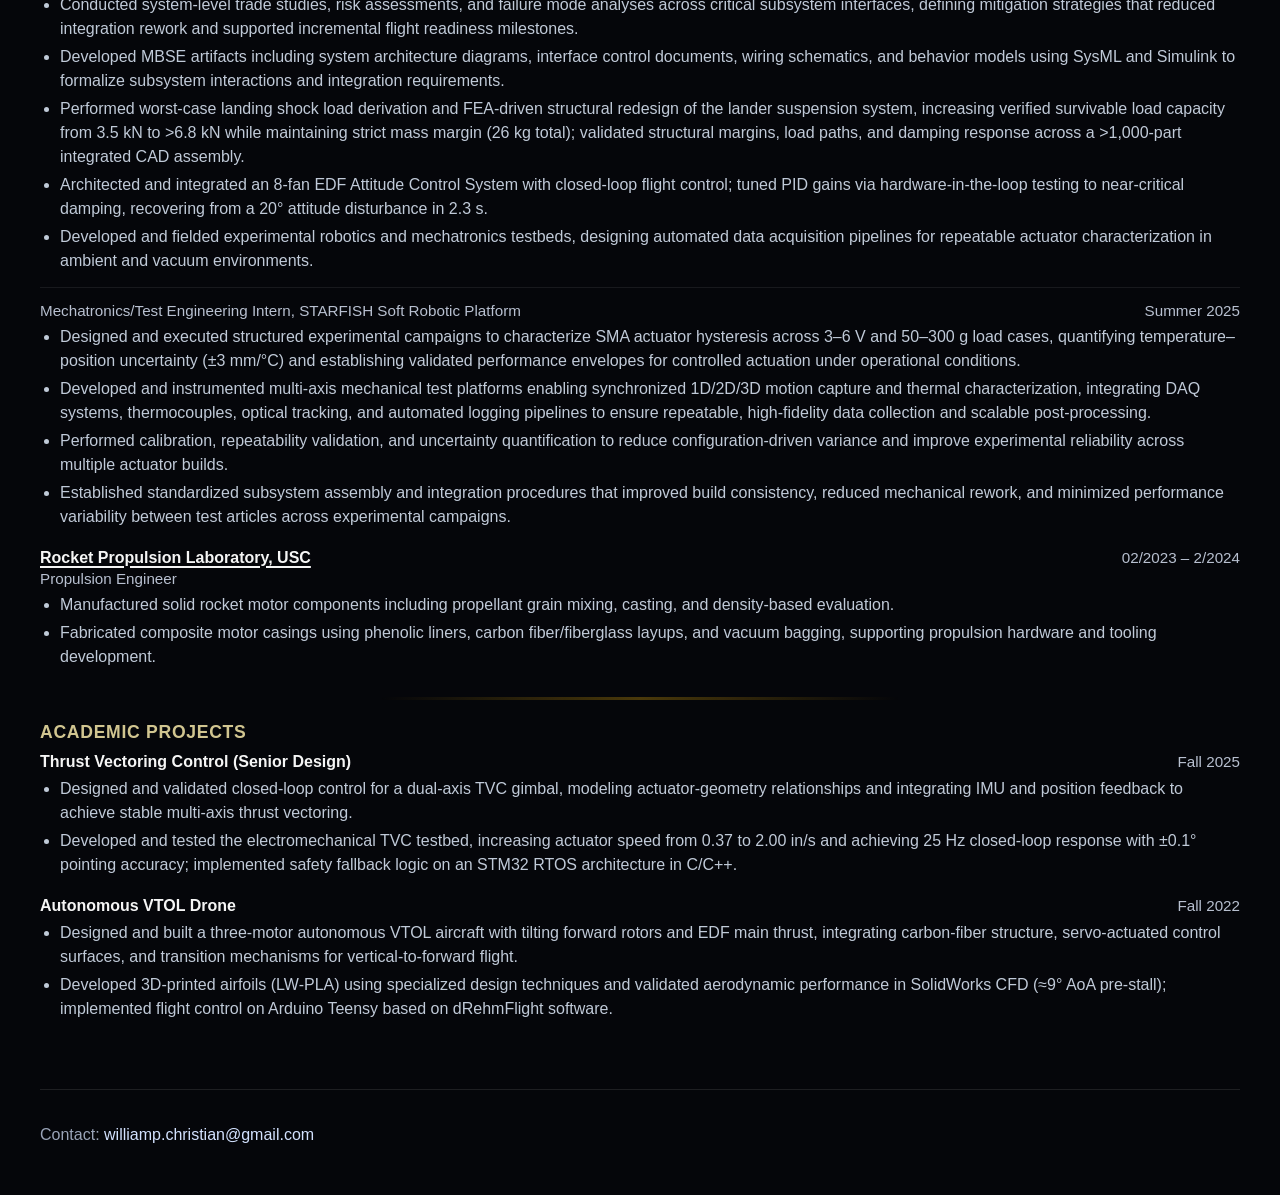
==== commit 455c0c14: "update" ====
--- a/index.html
+++ b/index.html
@@ -13,7 +13,7 @@
         <header class="site-header">
             <div class="site-title-block">
                 <h1>William Christian</h1>
-                <p> This portfolio is in progress. Please check back soon for updates.</p>
+                <p> This portfolio is under construction. Please check back soon for updates.</p>
             </div>
         </header>
 
--- a/style.css
+++ b/style.css
@@ -424,6 +424,23 @@
     width: 70%;
     margin-left: auto;
     margin-right: auto;
+}
+
+.section-media-center {
+    max-width: 980px;
+    margin: 18px auto 28px;
+}
+.section-video {
+    display: block;
+    width: 70%;
+    height: auto;
+    margin-left: auto;
+    margin-right: auto;
+}
+
+/* STARFISH: slightly smaller centered video */
+#starfish .section-video {
+    width: 60%;
 }
 
 /* Media grids: default single column. */
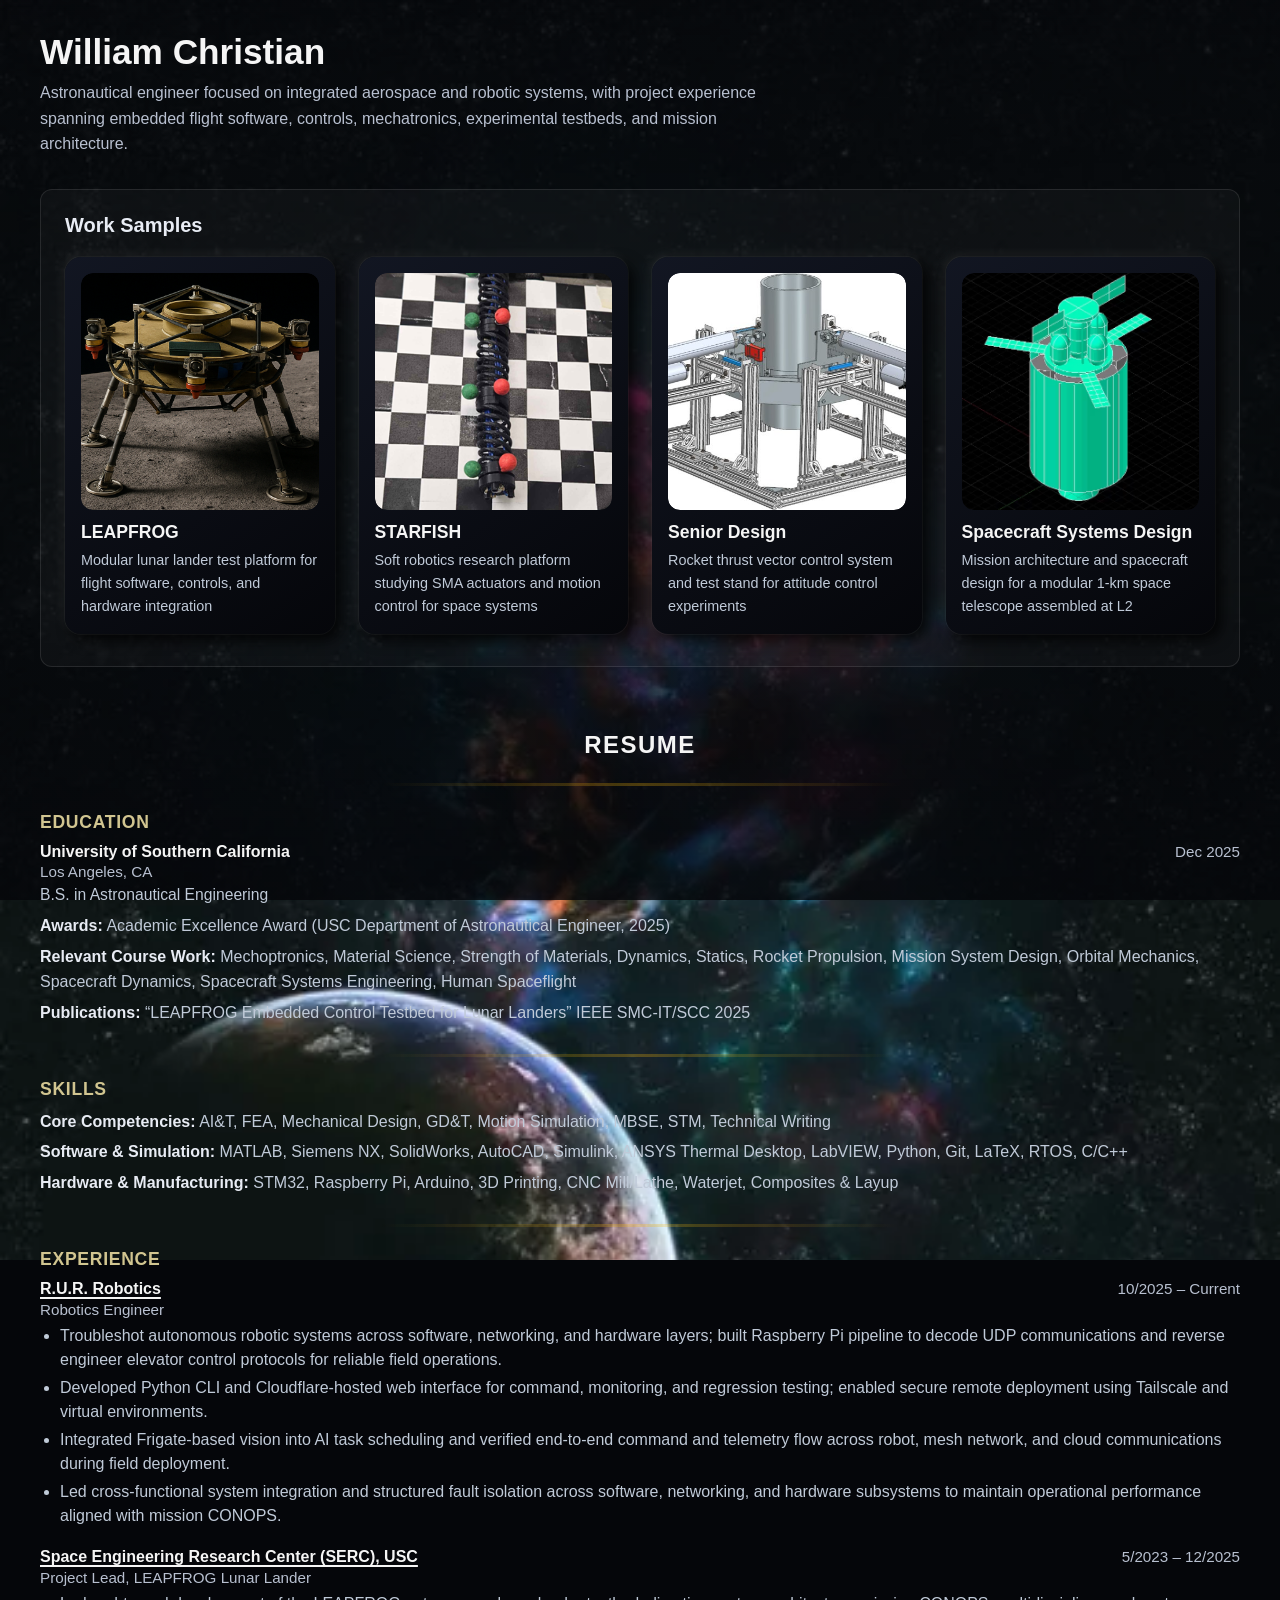
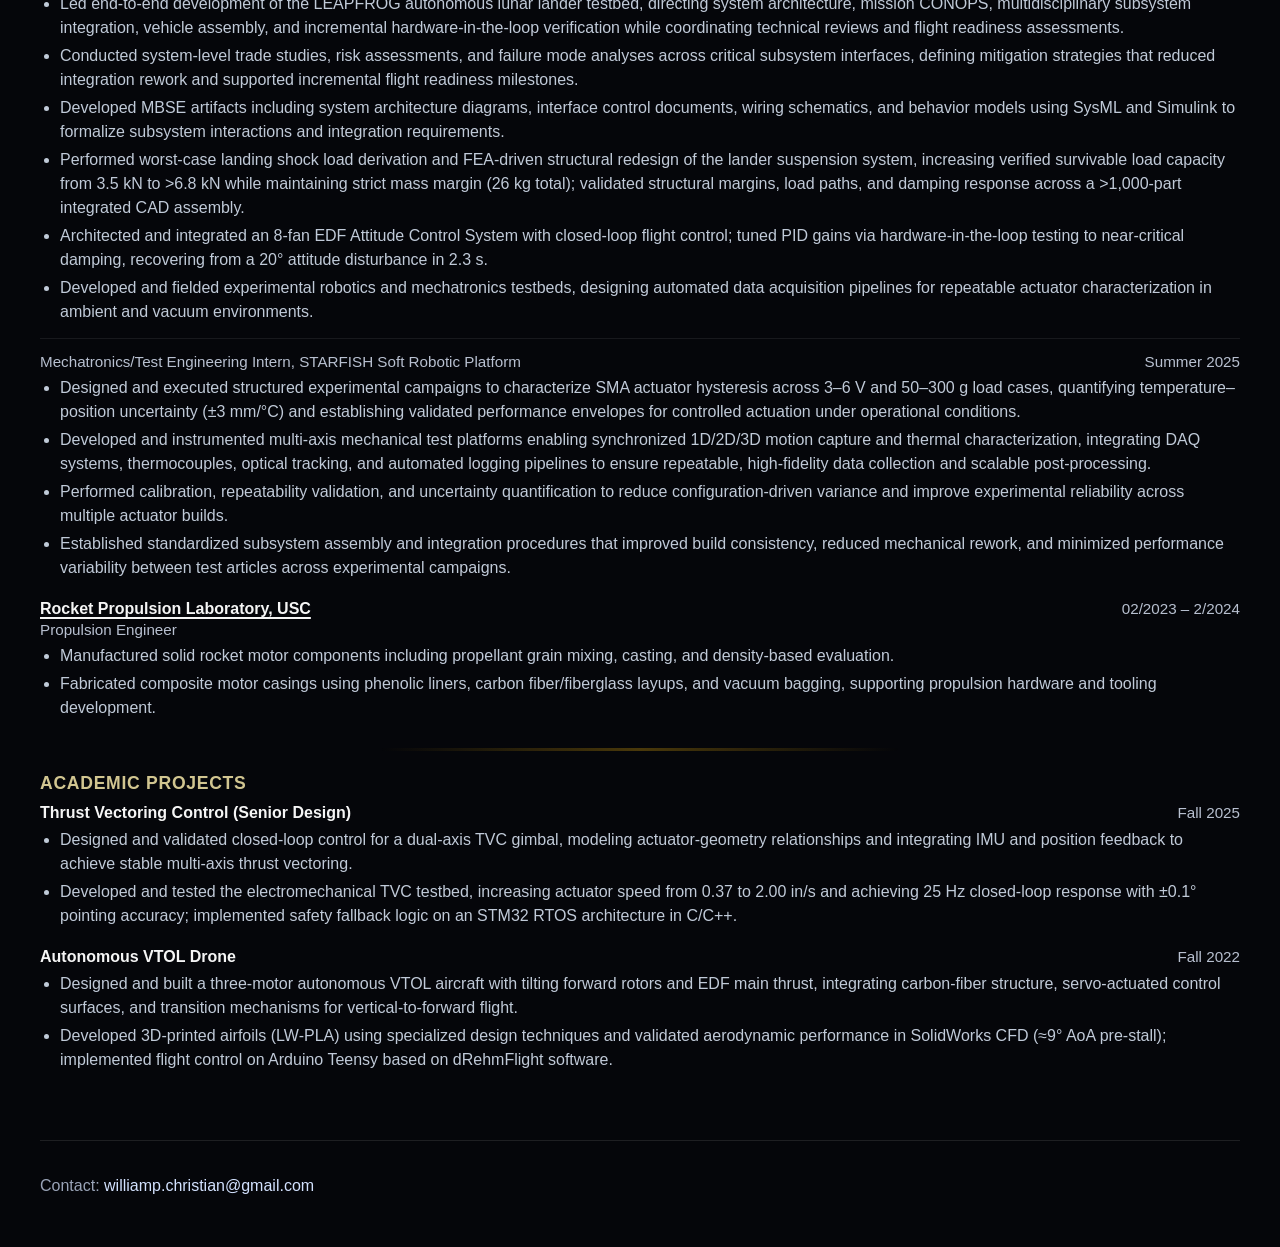
==== commit 778f7f1d: "up date" ====
--- a/index.html
+++ b/index.html
@@ -13,7 +13,7 @@
         <header class="site-header">
             <div class="site-title-block">
                 <h1>William Christian</h1>
-                <p> This portfolio is under construction. Please check back soon for updates.</p>
+                <p>Astronautical engineer focused on integrated aerospace and robotic systems, with project experience spanning embedded flight software, controls, mechatronics, experimental testbeds, and mission architecture.</p>
             </div>
         </header>
 
@@ -26,7 +26,7 @@
                     </div>
                     <div class="project-text">
                         <h2>LEAPFROG</h2>
-                        <p>Lunar Lander Flight Vehicle Research Platform</p>
+                        <p>Modular lunar lander test platform for flight software, controls, and hardware integration</p>
                     </div>
                 </a>
 
@@ -36,7 +36,7 @@
                     </div>
                     <div class="project-text">
                         <h2>STARFISH</h2>
-                        <p>Soft robotics and SMA characterization for in-space manipulation.</p>
+                        <p>Soft robotics research platform studying SMA actuators and motion control for space systems</p>
                     </div>
                 </a>
 
@@ -46,7 +46,7 @@
                     </div>
                     <div class="project-text">
                         <h2>Senior Design</h2>
-                        <p>Thrust vector control test stand for rocket attitude control research.</p>
+                        <p>Rocket thrust vector control system and test stand for attitude control experiments</p>
                     </div>
                 </a>
 
@@ -56,7 +56,7 @@
                     </div>
                     <div class="project-text">
                         <h2>Spacecraft Systems Design</h2>
-                        <p>1 km class telescope mission to GEO with full systems analysis.</p>
+                        <p>Mission architecture and spacecraft design for a modular 1-km space telescope assembled at L2</p>
                     </div>
                 </a>
             </nav>
--- a/style.css
+++ b/style.css
@@ -395,8 +395,7 @@
     min-width: 260px;
     margin: 0;
 }
-/* If you want the right-column image vertically centered in one section,
-   grid is more reliable than flex (no margin-collapsing / baseline quirks). */
+
 .content article.article--center-figure {
     display: grid;
     grid-template-columns: minmax(0, 1fr) minmax(260px, 42%);
@@ -440,7 +439,20 @@
 
 /* STARFISH: slightly smaller centered video */
 #starfish .section-video {
-    width: 60%;
+    width: 40%;
+}
+
+/* Side-by-side videos (e.g., Senior Design data collection) */
+.section-media-row {
+    display: flex;
+    justify-content: center;
+    gap: 16px;
+    flex-wrap: wrap;
+}
+.section-video-half {
+    display: block;
+    width: 48%;
+    height: auto;
 }
 
 /* Media grids: default single column. */
@@ -460,6 +472,12 @@
     width: 100%;
     height: auto;
     border-radius: 0;
+}
+
+/* STARFISH 2D limb: clamp last two images to same box size */
+.media-grid--2d-limb-last img {
+    aspect-ratio: 4 / 3;
+    object-fit: contain;
 }
 
 .content h3 {
@@ -573,7 +591,7 @@
     background-size: cover;
     background-position: center 15%;
     background-repeat: no-repeat;
-    filter: brightness(0.6);
+    filter: brightness(0.7);
     will-change: transform;
     transform: translate3d(0, 0, 0) scale(1.15);
     transform-origin: center top;
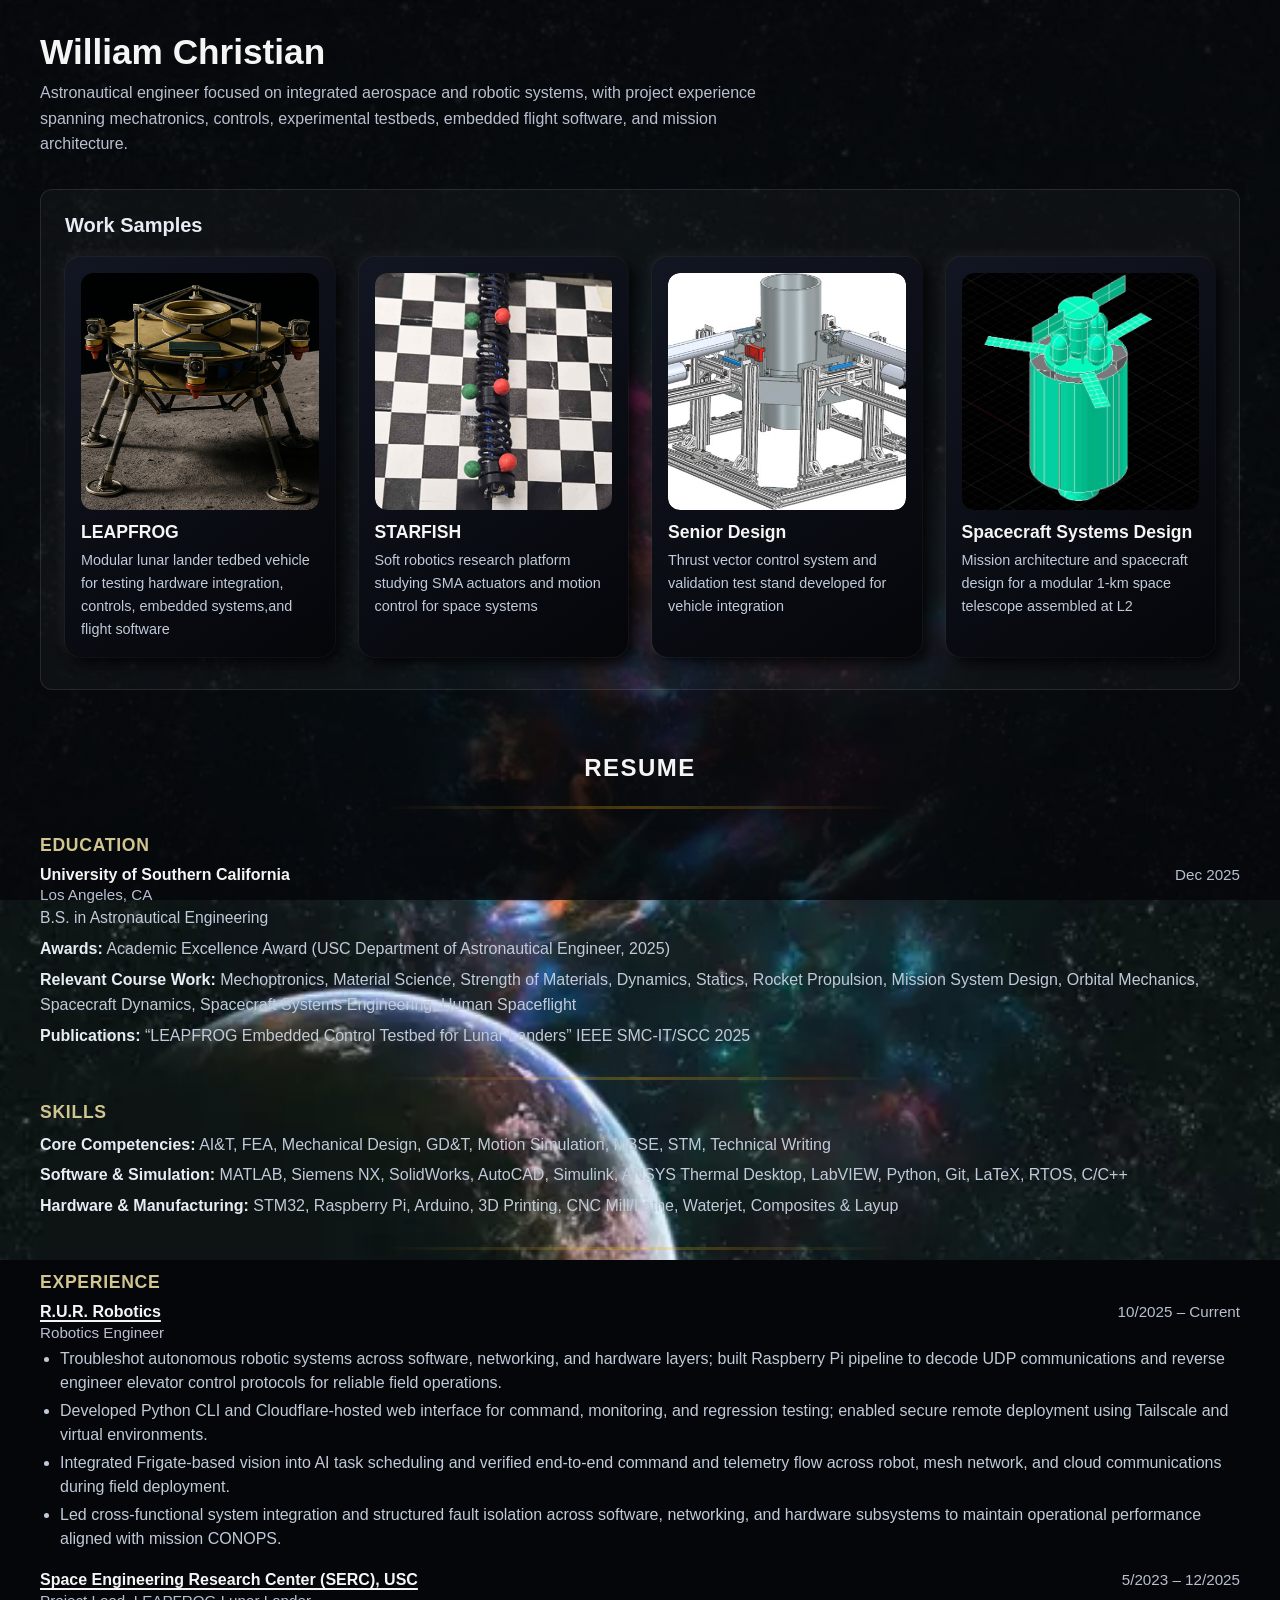
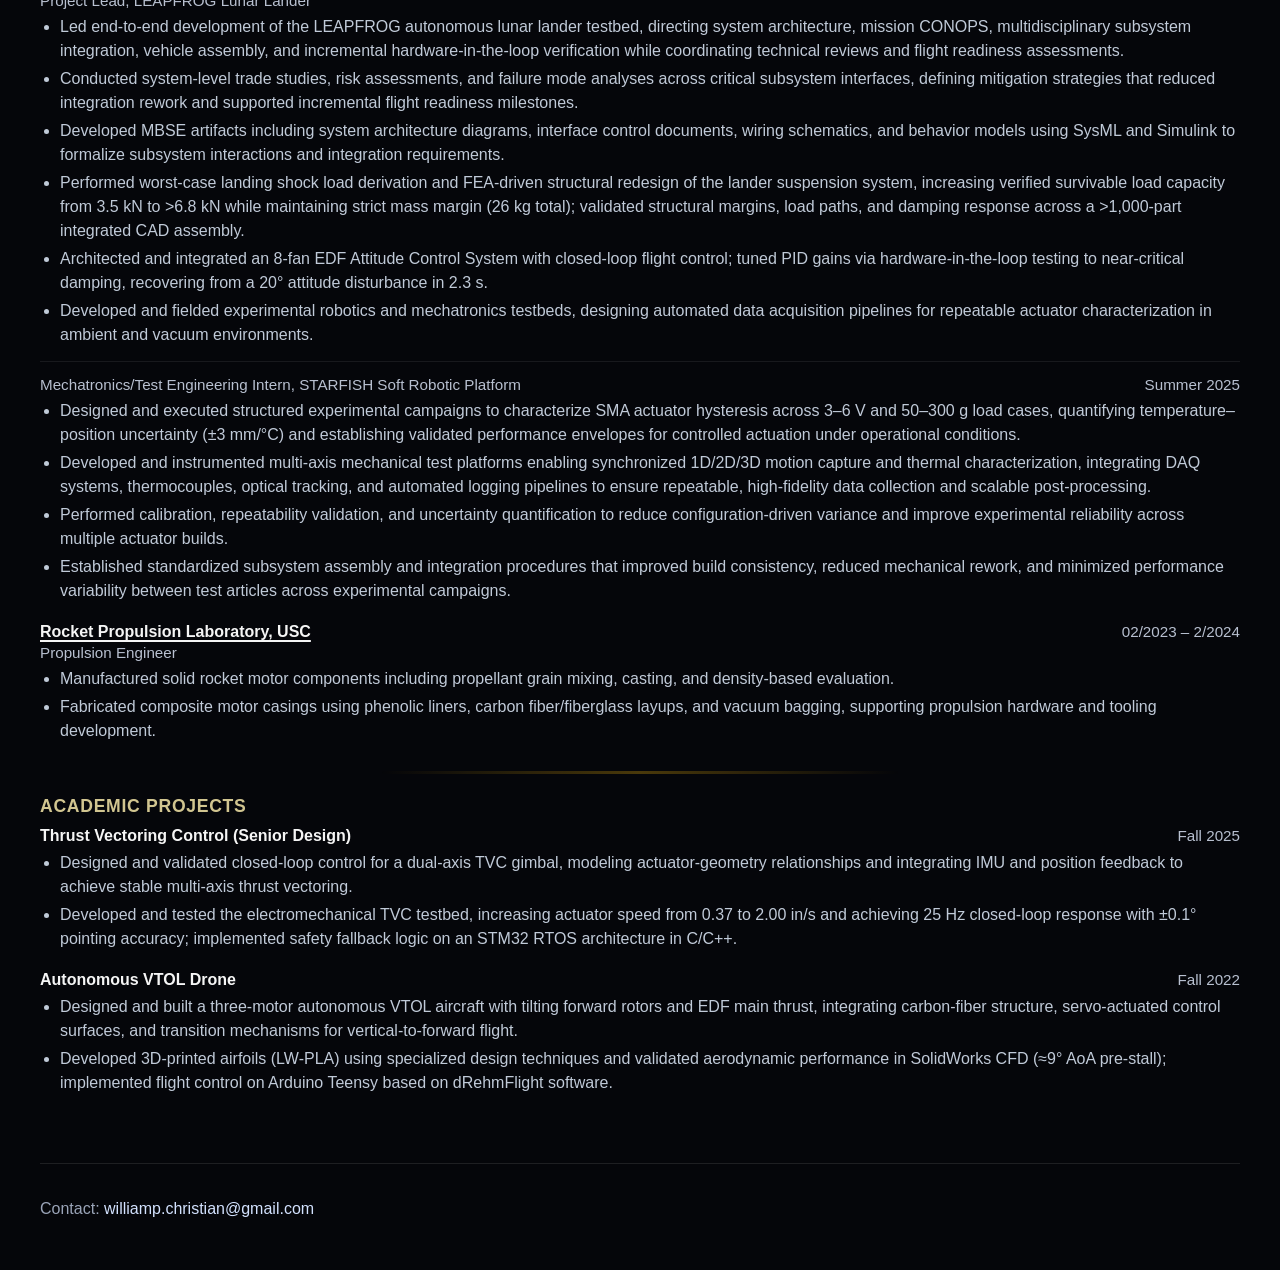
==== commit 2973509b: "up" ====
--- a/index.html
+++ b/index.html
@@ -13,7 +13,7 @@
         <header class="site-header">
             <div class="site-title-block">
                 <h1>William Christian</h1>
-                <p>Astronautical engineer focused on integrated aerospace and robotic systems, with project experience spanning embedded flight software, controls, mechatronics, experimental testbeds, and mission architecture.</p>
+                <p>Astronautical engineer focused on integrated aerospace and robotic systems, with project experience spanning mechatronics, controls, experimental testbeds, embedded flight software, and mission architecture.</p>
             </div>
         </header>
 
@@ -26,7 +26,7 @@
                     </div>
                     <div class="project-text">
                         <h2>LEAPFROG</h2>
-                        <p>Modular lunar lander test platform for flight software, controls, and hardware integration</p>
+                        <p>Modular lunar lander tedbed vehicle for testing hardware integration, controls, embedded systems,and flight software</p>
                     </div>
                 </a>
 
@@ -46,7 +46,7 @@
                     </div>
                     <div class="project-text">
                         <h2>Senior Design</h2>
-                        <p>Rocket thrust vector control system and test stand for attitude control experiments</p>
+                        <p>Thrust vector control system and validation test stand developed for vehicle integration</p>
                     </div>
                 </a>
 
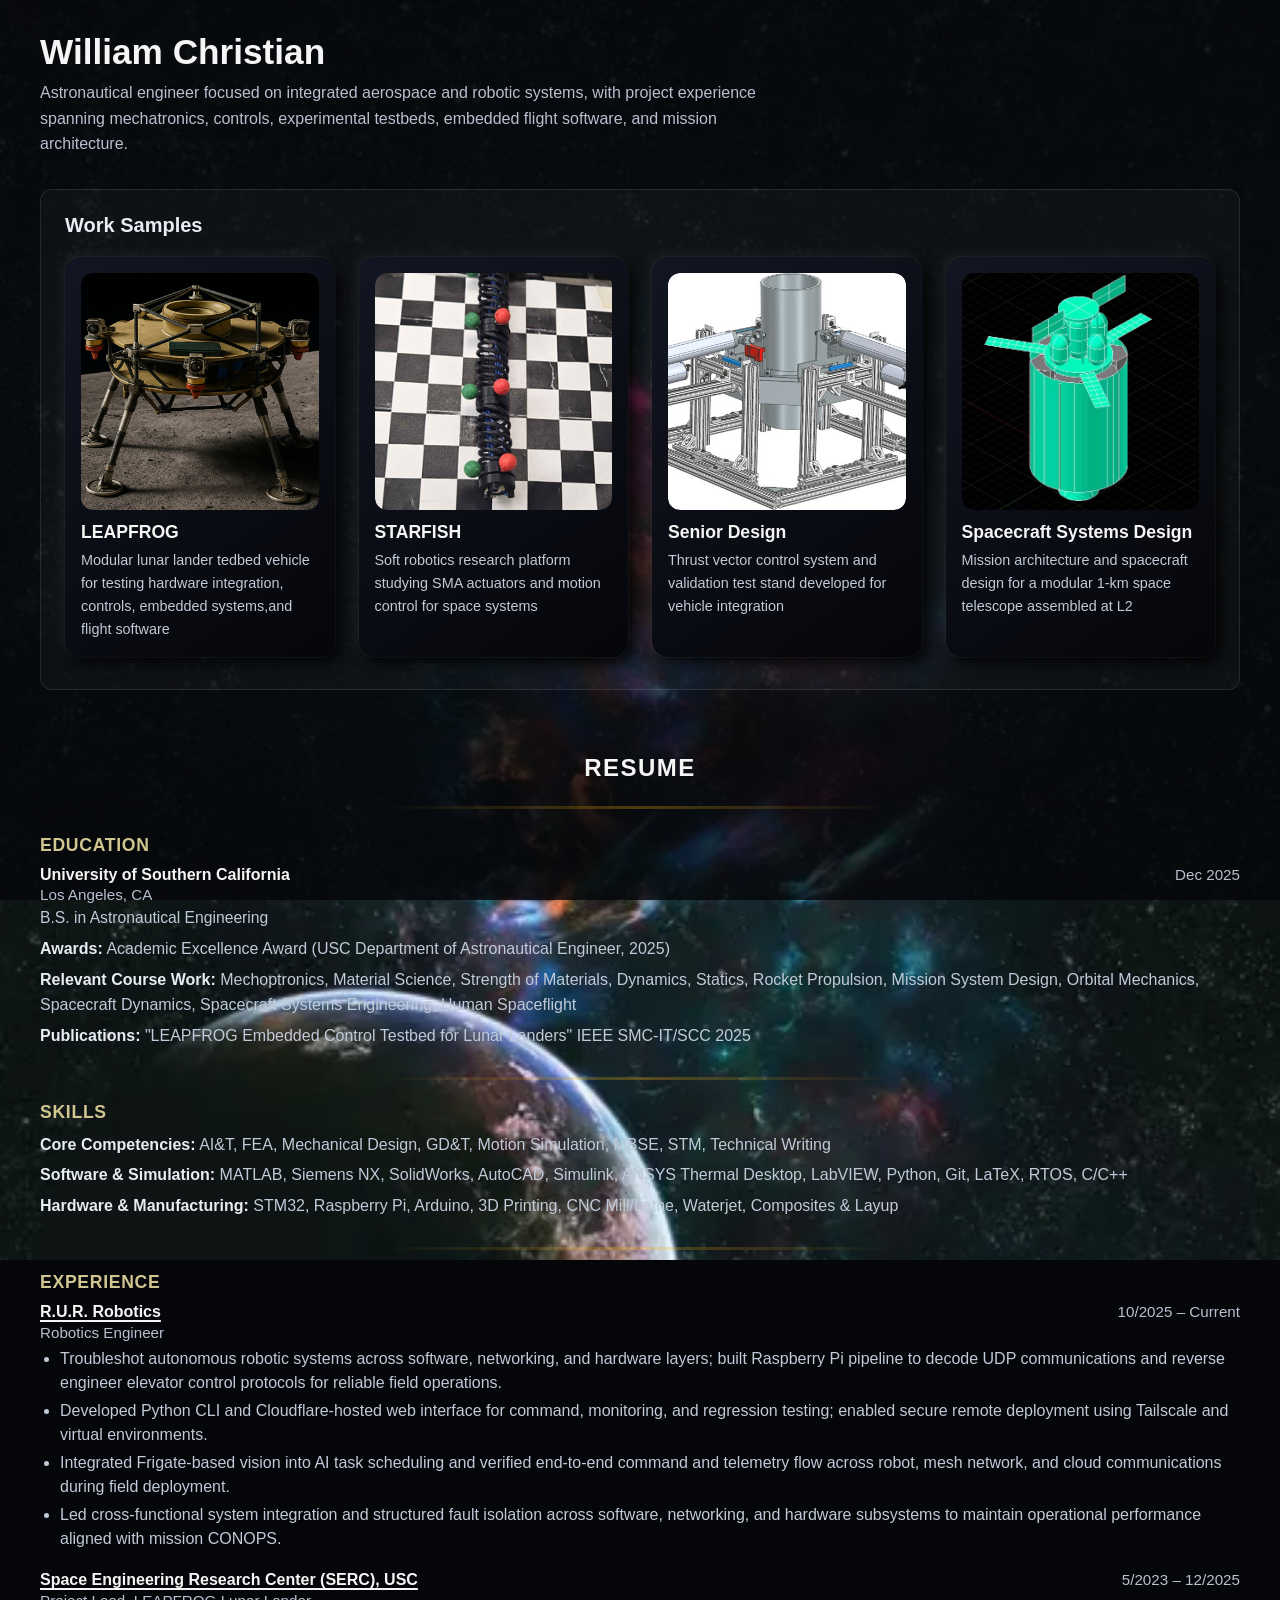
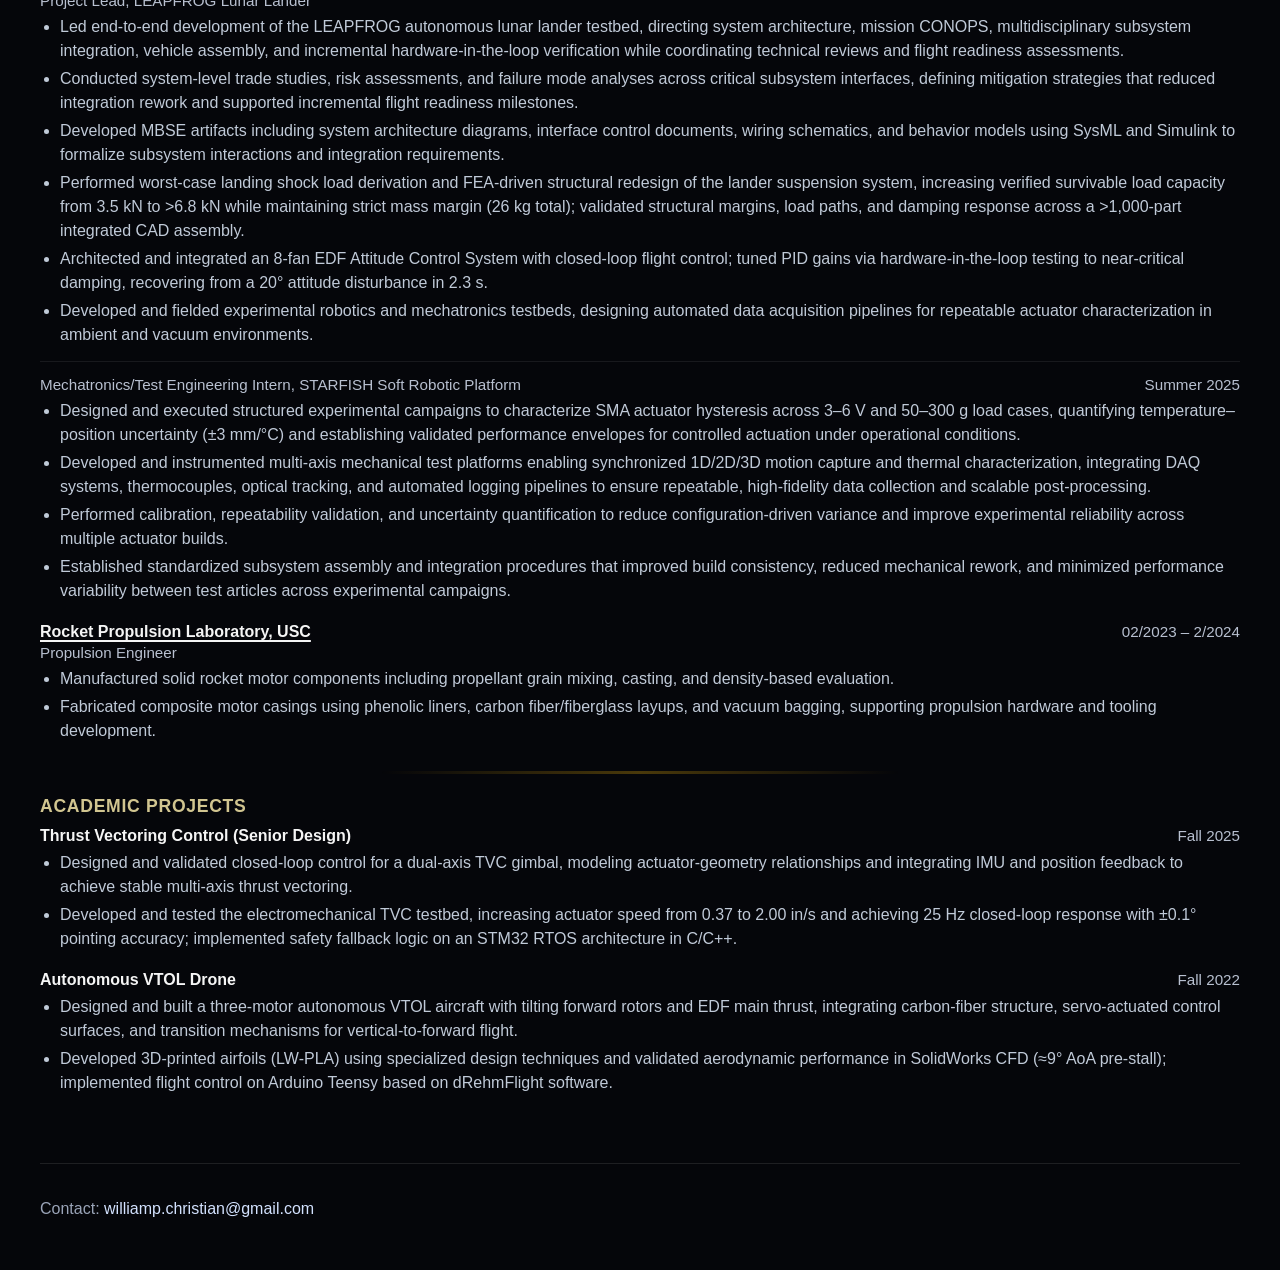
==== commit 4b5a59b6: "maybe broken" ====
--- a/index.html
+++ b/index.html
@@ -2,218 +2,11 @@
 <html lang="en">
 <head>
     <meta charset="UTF-8">
-    <title>Will Christian | Engineering Portfolio</title>
-    <meta name="viewport" content="width=device-width, initial-scale=1">
-    <link rel="stylesheet" href="style.css">
+    <meta http-equiv="refresh" content="0; url=portfolio.html">
+    <title>Redirect to portfolio</title>
+    <script>window.location.replace("portfolio.html");</script>
 </head>
-<body class="home-page">
-    <div class="home-bg" aria-hidden="true"></div>
-    <div class="home-overlay" aria-hidden="true"></div>
-    <div class="page home-content">
-        <header class="site-header">
-            <div class="site-title-block">
-                <h1>William Christian</h1>
-                <p>Astronautical engineer focused on integrated aerospace and robotic systems, with project experience spanning mechatronics, controls, experimental testbeds, embedded flight software, and mission architecture.</p>
-            </div>
-        </header>
-
-        <section class="work-samples-section">
-            <h2 class="work-samples-title">Work Samples</h2>
-            <nav class="project-nav">
-                <a class="project-tile" href="leapfrog.html">
-                    <div class="project-icon">
-                        <img src="images/LEAPFROG/LEAPFROG_icon.PNG" alt="LEAPFROG icon">
-                    </div>
-                    <div class="project-text">
-                        <h2>LEAPFROG</h2>
-                        <p>Modular lunar lander tedbed vehicle for testing hardware integration, controls, embedded systems,and flight software</p>
-                    </div>
-                </a>
-
-                <a class="project-tile" href="starfish.html">
-                    <div class="project-icon">
-                        <img src="images/STARFISH/STARFISH_icon.PNG" alt="STARFISH icon">
-                    </div>
-                    <div class="project-text">
-                        <h2>STARFISH</h2>
-                        <p>Soft robotics research platform studying SMA actuators and motion control for space systems</p>
-                    </div>
-                </a>
-
-                <a class="project-tile" href="senior-design.html">
-                    <div class="project-icon">
-                        <img src="images/SENIOR_DESIGN/SeniorDesign_icon.PNG" alt="Senior Design icon">
-                    </div>
-                    <div class="project-text">
-                        <h2>Senior Design</h2>
-                        <p>Thrust vector control system and validation test stand developed for vehicle integration</p>
-                    </div>
-                </a>
-
-                <a class="project-tile" href="spacecraft-systems.html">
-                    <div class="project-icon">
-                        <img src="images/SYSTEMS_DESIGN/SCsystems_icon.PNG" alt="Spacecraft Systems icon">
-                    </div>
-                    <div class="project-text">
-                        <h2>Spacecraft Systems Design</h2>
-                        <p>Mission architecture and spacecraft design for a modular 1-km space telescope assembled at L2</p>
-                    </div>
-                </a>
-            </nav>
-        </section>
-
-        <section class="resume-section content">
-        <div class="resume-header">
-            <h2 class="resume-main-title">Resume</h2>
-        </div>
-        <hr class="resume-divider resume-divider-tight">
-
-        <div class="resume-block">
-            <h3 class="resume-section-title">Education</h3>
-            <div class="resume-item">
-                <div class="resume-item-header">
-                    <div class="resume-item-left">
-                        <div class="resume-item-title">University of Southern California</div>
-                        <div class="resume-item-org">Los Angeles, CA</div>
-                    </div>
-                    <div class="resume-item-date">Dec 2025</div>
-                </div>
-                <div class="resume-item-subtitle">B.S. in Astronautical Engineering</div>
-                <div class="resume-lines">
-                    <div><span class="resume-label">Awards:</span> Academic Excellence Award (USC Department of Astronautical Engineer, 2025)</div>
-                    <div><span class="resume-label">Relevant Course Work:</span> Mechoptronics, Material Science, Strength of Materials, Dynamics, Statics, Rocket Propulsion, Mission System Design, Orbital Mechanics, Spacecraft Dynamics, Spacecraft Systems Engineering, Human Spaceflight</div>
-                    <div><span class="resume-label">Publications:</span> “LEAPFROG Embedded Control Testbed for Lunar Landers” IEEE SMC-IT/SCC 2025</div>
-                </div>
-            </div>
-        </div>
-
-        <hr class="resume-divider">
-        <div class="resume-block">
-            <h3 class="resume-section-title">Skills</h3>
-            <div class="resume-lines">
-                <div><span class="resume-label">Core Competencies:</span> AI&amp;T, FEA, Mechanical Design, GD&amp;T, Motion Simulation, MBSE, STM, Technical Writing</div>
-                <div><span class="resume-label">Software &amp; Simulation:</span> MATLAB, Siemens NX, SolidWorks, AutoCAD, Simulink, ANSYS Thermal Desktop, LabVIEW, Python, Git, LaTeX, RTOS, C/C++</div>
-                <div><span class="resume-label">Hardware &amp; Manufacturing:</span> STM32, Raspberry Pi, Arduino, 3D Printing, CNC Mill/Lathe, Waterjet, Composites &amp; Layup</div>
-            </div>
-        </div>
-
-        <hr class="resume-divider">
-        <div class="resume-block">
-            <h3 class="resume-section-title">Experience</h3>
-
-            <div class="resume-item">
-                <div class="resume-item-header">
-                    <div class="resume-item-left">
-                        <div class="resume-item-title resume-company">R.U.R. Robotics</div>
-                        <div class="resume-item-org">Robotics Engineer</div>
-                    </div>
-                    <div class="resume-item-date">10/2025 – Current</div>
-                </div>
-                <ul class="resume-bullets">
-                    <li>Troubleshot autonomous robotic systems across software, networking, and hardware layers; built Raspberry Pi pipeline to decode UDP communications and reverse engineer elevator control protocols for reliable field operations.</li>
-                    <li>Developed Python CLI and Cloudflare-hosted web interface for command, monitoring, and regression testing; enabled secure remote deployment using Tailscale and virtual environments.</li>
-                    <li>Integrated Frigate-based vision into AI task scheduling and verified end-to-end command and telemetry flow across robot, mesh network, and cloud communications during field deployment.</li>
-                    <li>Led cross-functional system integration and structured fault isolation across software, networking, and hardware subsystems to maintain operational performance aligned with mission CONOPS.</li>
-                </ul>
-            </div>
-
-            <div class="resume-item">
-                <div class="resume-item-header">
-                    <div class="resume-item-left">
-                        <div class="resume-item-title resume-company">Space Engineering Research Center (SERC), USC</div>
-                        <div class="resume-item-org">Project Lead, LEAPFROG Lunar Lander</div>
-                    </div>
-                    <div class="resume-item-date">5/2023 – 12/2025</div>
-                </div>
-                <ul class="resume-bullets">
-                    <li>Led end-to-end development of the LEAPFROG autonomous lunar lander testbed, directing system architecture, mission CONOPS, multidisciplinary subsystem integration, vehicle assembly, and incremental hardware-in-the-loop verification while coordinating technical reviews and flight readiness assessments.</li>
-                    <li>Conducted system-level trade studies, risk assessments, and failure mode analyses across critical subsystem interfaces, defining mitigation strategies that reduced integration rework and supported incremental flight readiness milestones.</li>
-                    <li>Developed MBSE artifacts including system architecture diagrams, interface control documents, wiring schematics, and behavior models using SysML and Simulink to formalize subsystem interactions and integration requirements.</li>
-                    <li>Performed worst-case landing shock load derivation and FEA-driven structural redesign of the lander suspension system, increasing verified survivable load capacity from 3.5 kN to &gt;6.8 kN while maintaining strict mass margin (26 kg total); validated structural margins, load paths, and damping response across a &gt;1,000-part integrated CAD assembly.</li>
-                    <li>Architected and integrated an 8-fan EDF Attitude Control System with closed-loop flight control; tuned PID gains via hardware-in-the-loop testing to near-critical damping, recovering from a 20° attitude disturbance in 2.3 s.</li>
-                    <li>Developed and fielded experimental robotics and mechatronics testbeds, designing automated data acquisition pipelines for repeatable actuator characterization in ambient and vacuum environments.</li>
-                </ul>
-                <div class="resume-subrole">
-                    <div class="resume-subrole-header">
-                        <div class="resume-item-org">Mechatronics/Test Engineering Intern, STARFISH Soft Robotic Platform</div>
-                        <div class="resume-item-date">Summer 2025</div>
-                    </div>
-                    <ul class="resume-bullets">
-                        <li>Designed and executed structured experimental campaigns to characterize SMA actuator hysteresis across 3–6 V and 50–300 g load cases, quantifying temperature–position uncertainty (±3 mm/°C) and establishing validated performance envelopes for controlled actuation under operational conditions.</li>
-                        <li>Developed and instrumented multi-axis mechanical test platforms enabling synchronized 1D/2D/3D motion capture and thermal characterization, integrating DAQ systems, thermocouples, optical tracking, and automated logging pipelines to ensure repeatable, high-fidelity data collection and scalable post-processing.</li>
-                        <li>Performed calibration, repeatability validation, and uncertainty quantification to reduce configuration-driven variance and improve experimental reliability across multiple actuator builds.</li>
-                        <li>Established standardized subsystem assembly and integration procedures that improved build consistency, reduced mechanical rework, and minimized performance variability between test articles across experimental campaigns.</li>
-                    </ul>
-                </div>
-            </div>
-
-            <div class="resume-item">
-                <div class="resume-item-header">
-                    <div class="resume-item-left">
-                        <div class="resume-item-title resume-company">Rocket Propulsion Laboratory, USC</div>
-                        <div class="resume-item-org">Propulsion Engineer</div>
-                    </div>
-                    <div class="resume-item-date">02/2023 – 2/2024</div>
-                </div>
-                <ul class="resume-bullets">
-                    <li>Manufactured solid rocket motor components including propellant grain mixing, casting, and density-based evaluation.</li>
-                    <li>Fabricated composite motor casings using phenolic liners, carbon fiber/fiberglass layups, and vacuum bagging, supporting propulsion hardware and tooling development.</li>
-                </ul>
-            </div>
-        </div>
-
-        <hr class="resume-divider">
-        <div class="resume-block">
-            <h3 class="resume-section-title">Academic Projects</h3>
-
-            <div class="resume-item">
-                <div class="resume-item-header">
-                    <div class="resume-item-left">
-                        <div class="resume-item-title">Thrust Vectoring Control (Senior Design)</div>
-                    </div>
-                    <div class="resume-item-date">Fall 2025</div>
-                </div>
-                <ul class="resume-bullets">
-                    <li>Designed and validated closed-loop control for a dual-axis TVC gimbal, modeling actuator-geometry relationships and integrating IMU and position feedback to achieve stable multi-axis thrust vectoring.</li>
-                    <li>Developed and tested the electromechanical TVC testbed, increasing actuator speed from 0.37 to 2.00 in/s and achieving 25 Hz closed-loop response with ±0.1° pointing accuracy; implemented safety fallback logic on an STM32 RTOS architecture in C/C++.</li>
-                </ul>
-            </div>
-
-            <div class="resume-item">
-                <div class="resume-item-header">
-                    <div class="resume-item-left">
-                        <div class="resume-item-title">Autonomous VTOL Drone</div>
-                    </div>
-                    <div class="resume-item-date">Fall 2022</div>
-                </div>
-                <ul class="resume-bullets">
-                    <li>Designed and built a three-motor autonomous VTOL aircraft with tilting forward rotors and EDF main thrust, integrating carbon-fiber structure, servo-actuated control surfaces, and transition mechanisms for vertical-to-forward flight.</li>
-                    <li>Developed 3D-printed airfoils (LW-PLA) using specialized design techniques and validated aerodynamic performance in SolidWorks CFD (≈9° AoA pre-stall); implemented flight control on Arduino Teensy based on dRehmFlight software.</li>
-                </ul>
-            </div>
-        </div>
-        </section>
-
-        <footer>
-            <p>Contact: <a href="mailto:williamp.christian@gmail.com">williamp.christian@gmail.com</a></p>
-        </footer>
-    </div>
-
-    <script>
-        (function () {
-            var bg = document.querySelector('.home-bg');
-            if (!bg) return;
-
-            function updateHomeBg() {
-                var y = window.scrollY || window.pageYOffset || 0;
-                var speed = 0.18;
-                bg.style.transform = 'translate3d(0,' + (-y * speed) + 'px,0)';
-            }
-
-            window.addEventListener('scroll', updateHomeBg, { passive: true });
-            window.addEventListener('resize', updateHomeBg);
-            updateHomeBg();
-        })();
-    </script>
+<body>
+    <p>Redirecting to <a href="portfolio.html">portfolio</a>…</p>
 </body>
 </html>
